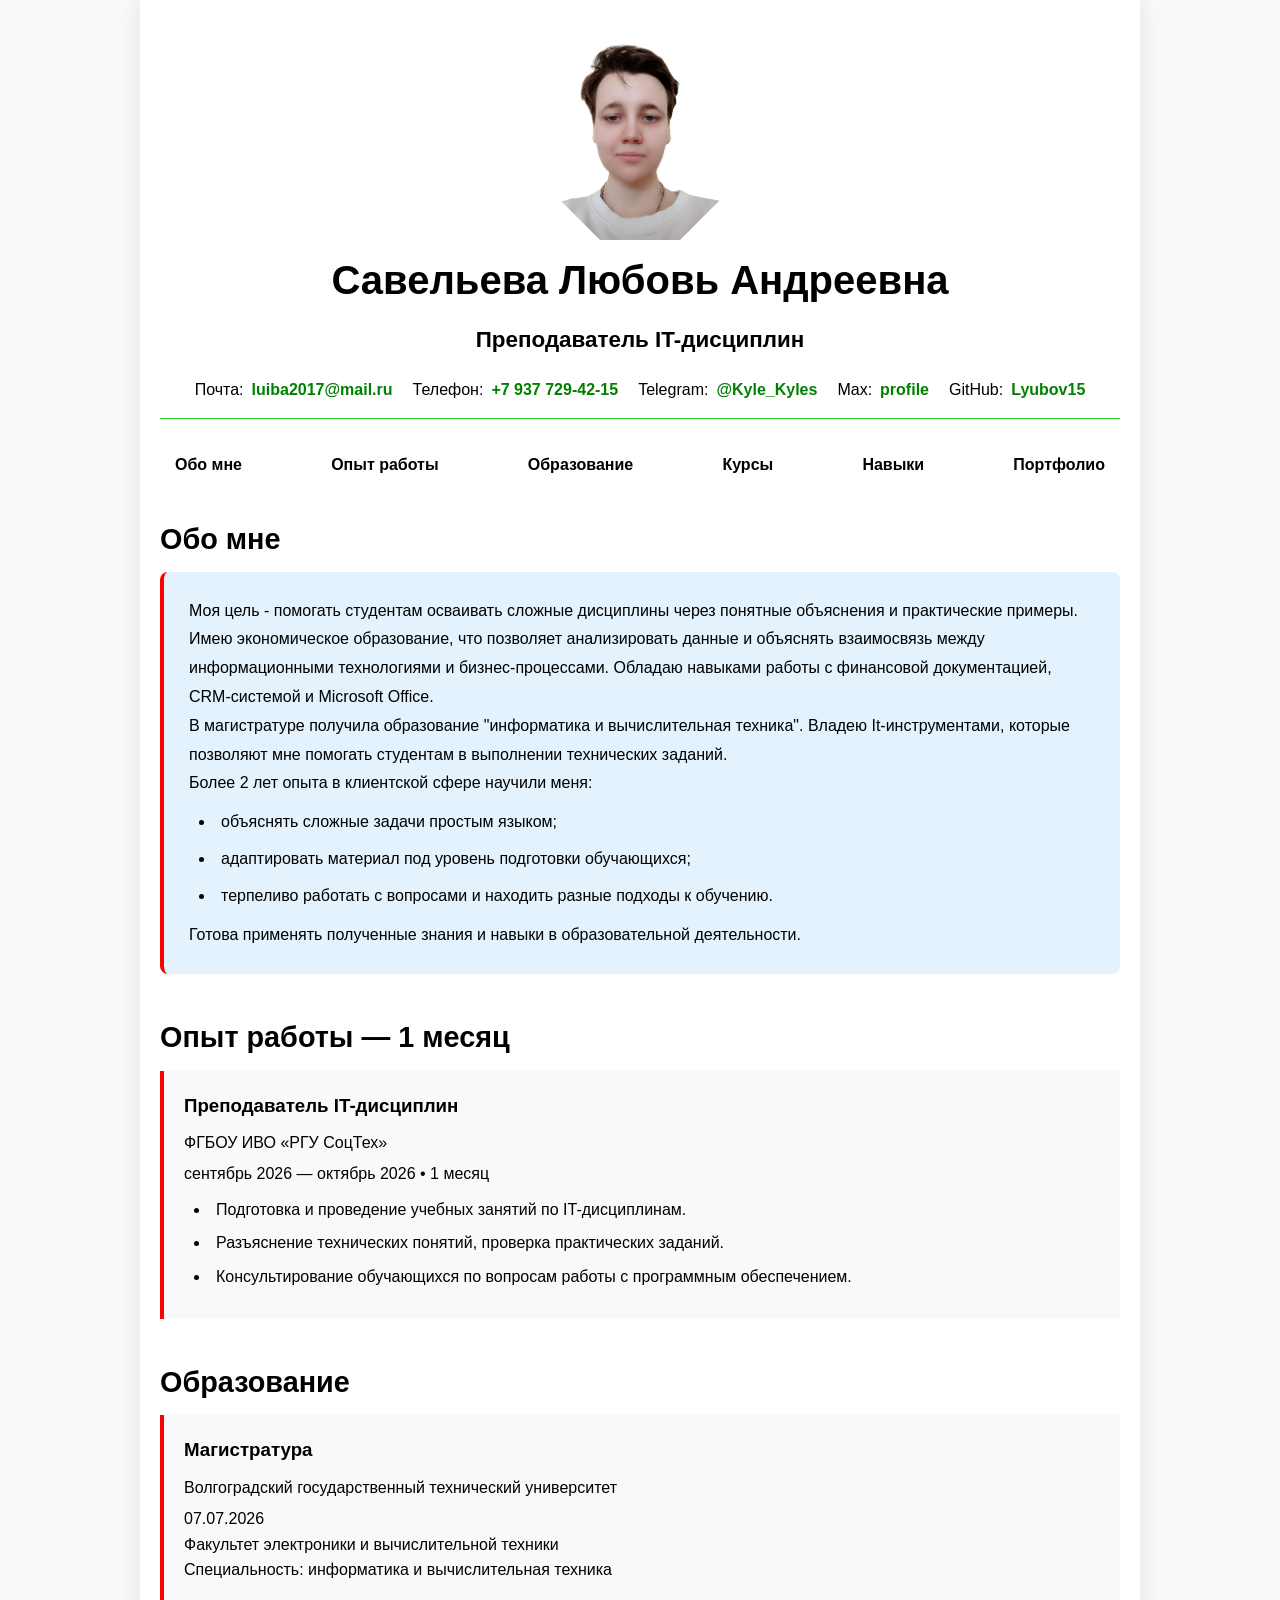
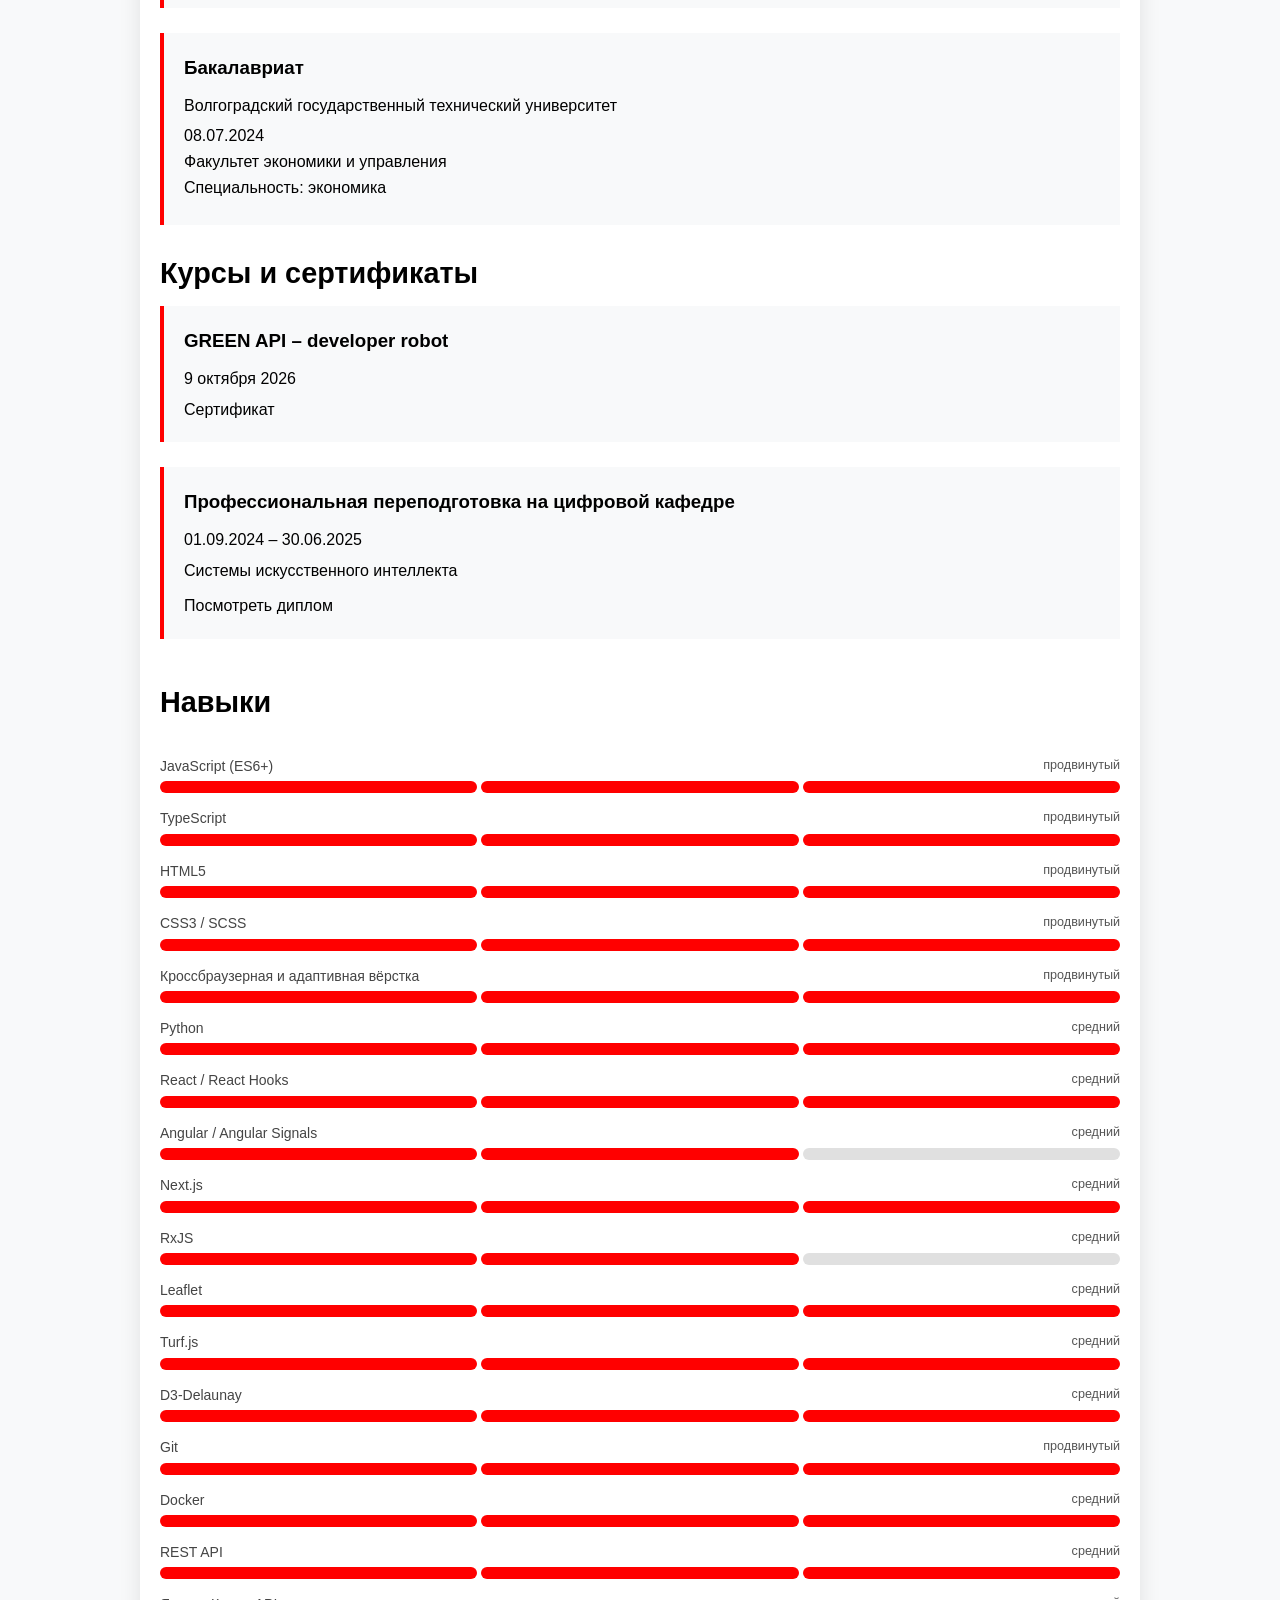
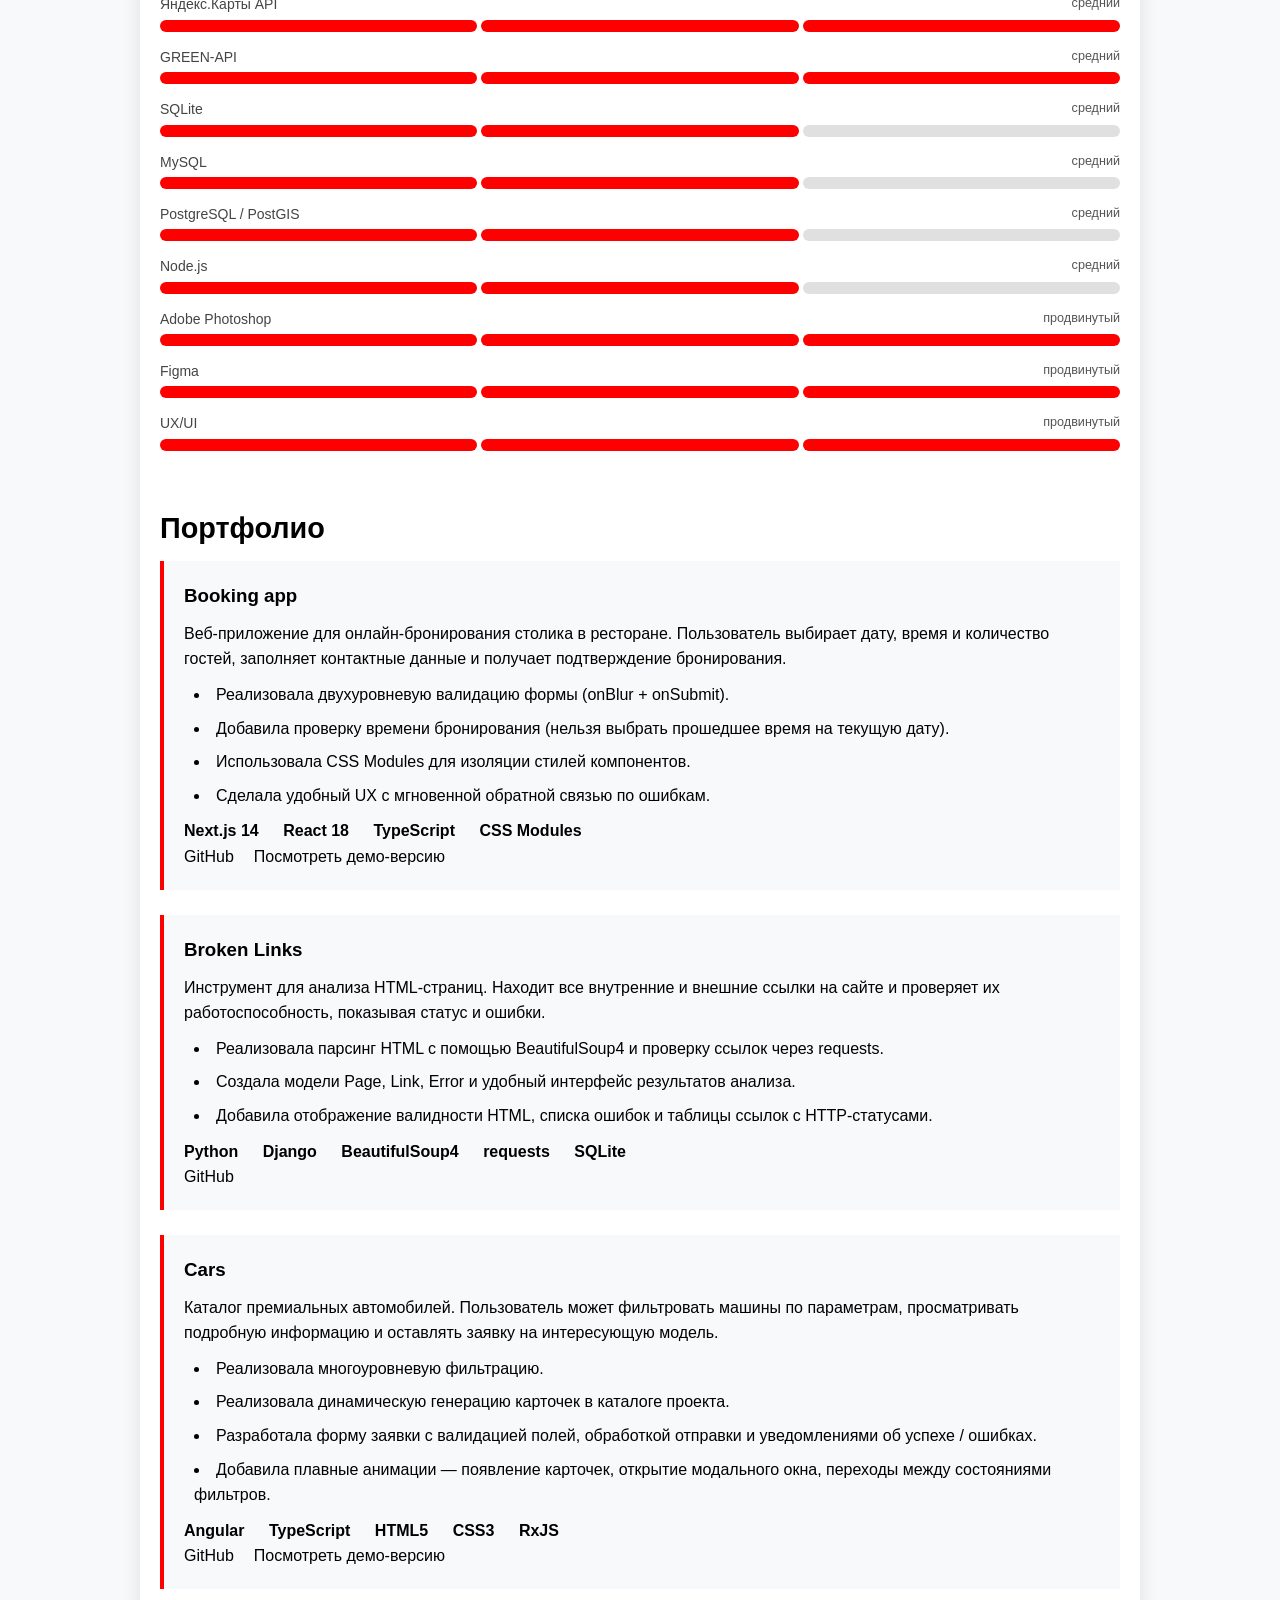
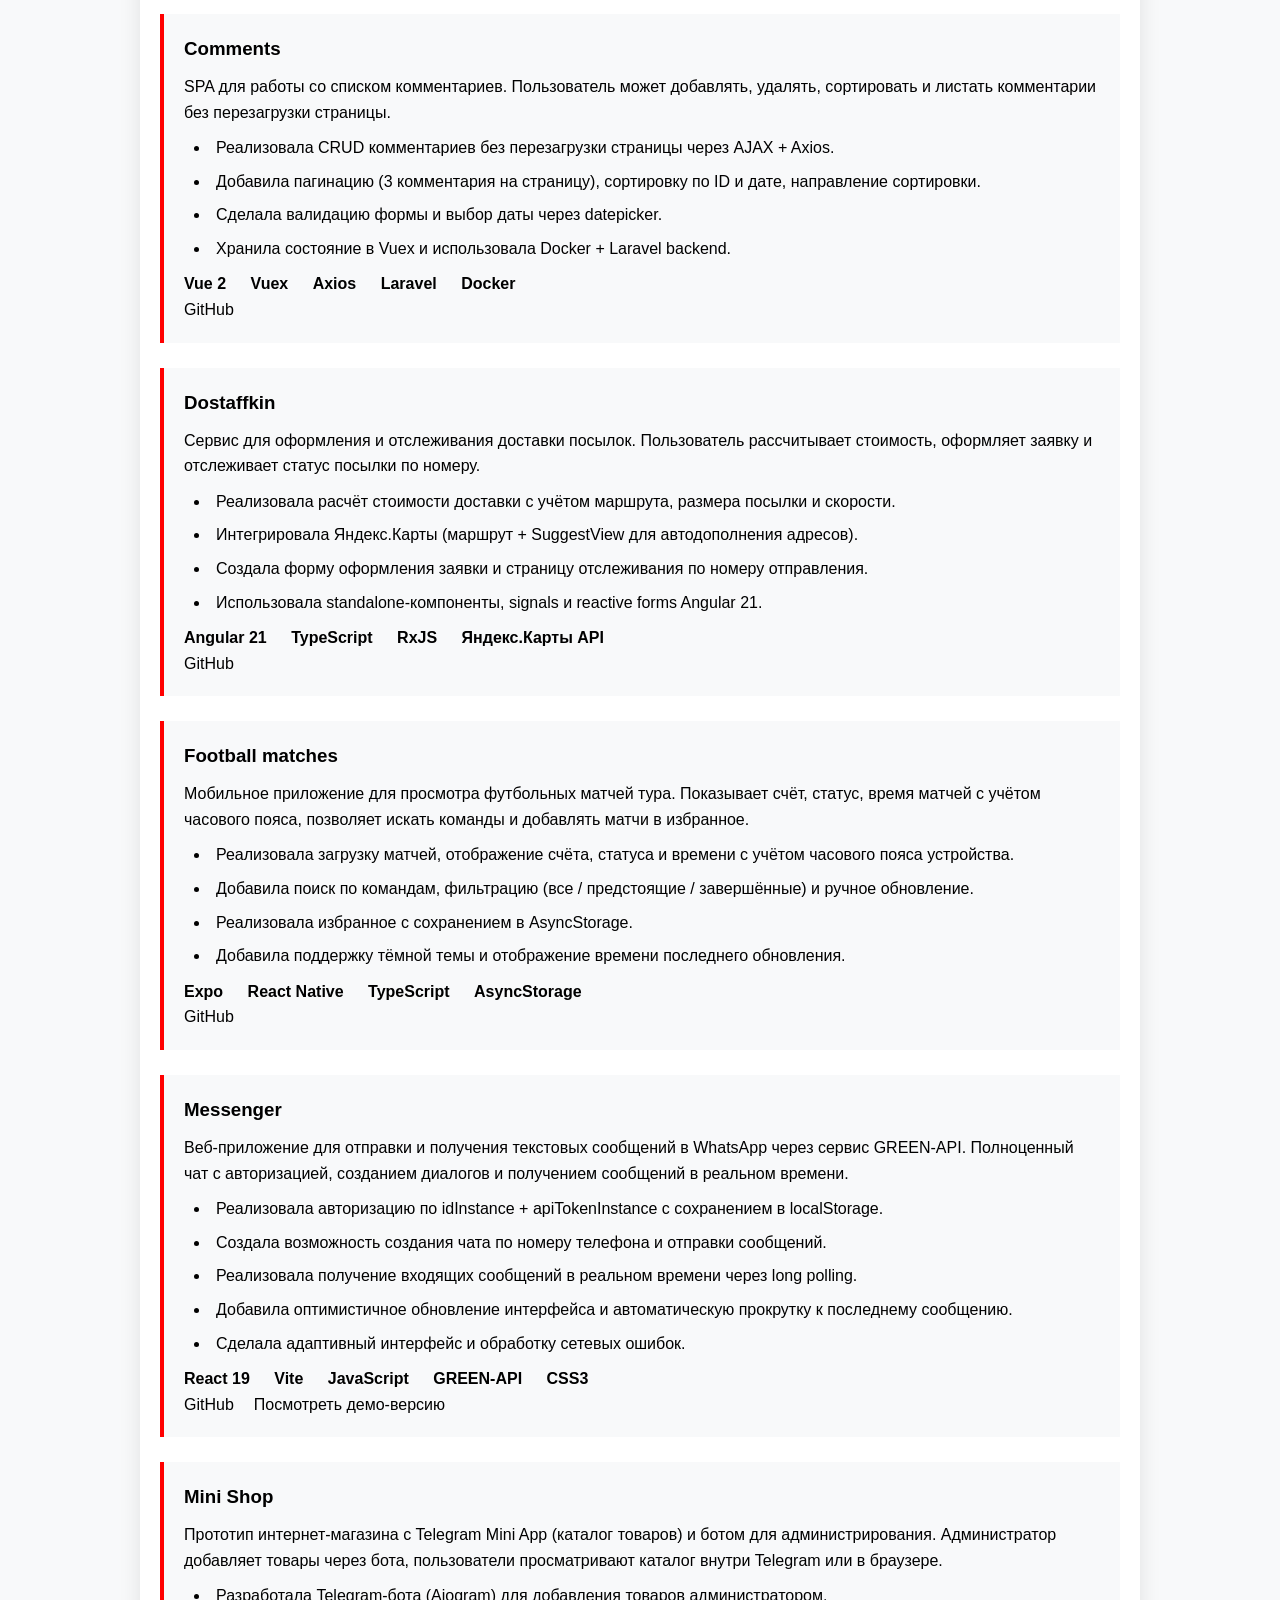
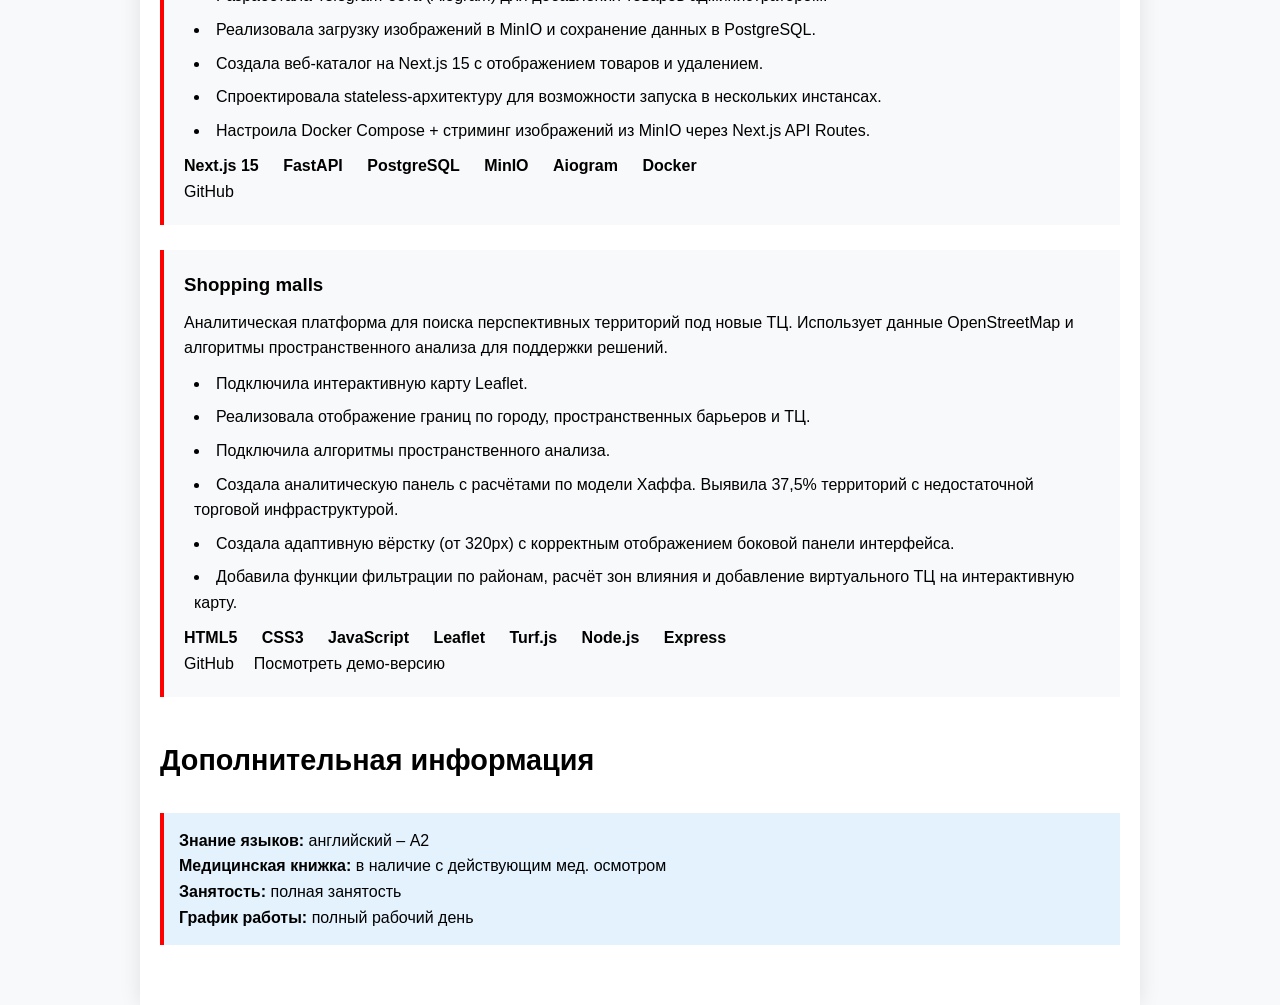
==== index.html @ fcdf59ae "Add files via upload" ====
<!DOCTYPE html>
<html lang="ru">

<head>
  <meta charset="UTF-8" />
  <meta name="viewport" content="width=device-width, initial-scale=1.0" />
  <title>Преподаватель IT-дисциплин</title>
  <link rel="stylesheet" href="css/style.css" />
</head>

<body>
  <div class="container">
    <header>
      <img src="images/IMG20251225153642.jpg" alt="avatar" />
      <h1>Савельева Любовь Андреевна</h1>
      <div class="position">Преподаватель IT-дисциплин</div>

      <div class="contact-info">
        <div class="contact-item">
          <p>Почта:</p>
          <a href="https://e.mail.ru/compose/?to=luiba2017@mail.ru" target="_blank"> luiba2017@mail.ru </a>
        </div>

        <div class="contact-item">
          <p>Телефон:</p>
          <a href="tel:+79377294215">+7 937 729-42-15</a>
        </div>

        <div class="contact-item">
          <p>Telegram:</p>
          <a href="https://t.me/Kyle_Kyles">@Kyle_Kyles</a>
        </div>

        <div class="contact-item">
          <p>Max:</p>
          <a href="https://max.ru/u/f9LHodD0cOIUICUoKV8gMpnvGg_vBvHRj8uJQkRAUVtFLh3MLyKurvsseX8"
            target="_blank">profile</a>
        </div>

        <div class="contact-item">
          <p>GitHub:</p>
          <a href="https://github.com/Lyubov15?tab=repositories" target="_blank">Lyubov15</a>
        </div>
      </div>

      <nav id="main-nav">
        <a href="#about">Обо мне</a>
        <a href="#total-experience">Опыт работы</a>
        <a href="#education">Образование</a>
        <a href="#courses">Курсы</a>
        <a href="#skills">Навыки</a>
        <a href="#portfolio">Портфолио</a>
      </nav>

      <div class="burger-menu" id="burgerMenu">
        <span class="burger-line"></span>
        <span class="burger-line"></span>
        <span class="burger-line"></span>
      </div>
      <div class="nav-overlay" id="navOverlay"></div>
    </header>

    <section id="about">
      <h2>Обо мне</h2>
      <div class="about-me">
        <p>
          Моя цель - помогать студентам осваивать сложные дисциплины через понятные объяснения и
          практические примеры.
        </p>
        <p>
          Имею экономическое образование, что позволяет анализировать данные и объяснять взаимосвязь между
          информационными технологиями и бизнес-процессами. Обладаю навыками работы с финансовой документацией,
          CRM-системой и Microsoft Office.
        </p>
        <p>
          В магистратуре получила образование "информатика и вычислительная техника". Владею It-инструментами, которые
          позволяют мне помогать студентам в выполнении технических заданий.
        </p>
        <p>
          Более 2 лет опыта в клиентской сфере научили меня:
        </p>
        <ul>
          <li>объяснять сложные задачи простым языком;</li>
          <li>адаптировать материал под уровень подготовки обучающихся;</li>
          <li>терпеливо работать с вопросами и находить разные подходы к обучению.</li>
        </ul>
        <p>
          Готова применять полученные знания и навыки в образовательной деятельности.
        </p>
      </div>
    </section>

    <section id="experience">
      <h2 id="total-experience"></h2>

      <div class="job">
        <h3>Преподаватель IT-дисциплин</h3>
        <div class="company">
          ФГБОУ ИВО «РГУ СоцТех»
        </div>
        <div class="period" data-start="2026-09-01" data-end="2026-10-31"></div>
        <ul>
          <li>Подготовка и проведение учебных занятий по IT-дисциплинам.</li>
          <li>Разъяснение технических понятий, проверка практических заданий.</li>
          <li>Консультирование обучающихся по вопросам работы с программным обеспечением.</li>
        </ul>
      </div>
    </section>

    <section id="education">
      <h2>Образование</h2>
      <div class="education-item">
        <h3>Магистратура</h3>
        <div class="company">
          Волгоградский государственный технический университет
        </div>
        <div class="period">
          07.07.2026
          </br>
          Факультет электроники и вычислительной техники
          </br>
          Специальность: информатика и вычислительная техника
        </div>
      </div>

      <div class="education-item">
        <h3>Бакалавриат</h3>
        <div class="company">Волгоградский государственный технический университет</div>
        <div class="period">
          08.07.2024
          <br>
          Факультет экономики и управления
          <br>
          Специальность: экономика
        </div>
      </div>

      <section id="courses">
        <h2>Курсы и сертификаты</h2>

        <div class="course-item">
          <h3>GREEN API – developer robot</h3>
          <div class="period">9 октября 2026</div>
          <div class="company">
            <a href="https://green-api.com/certificates/developer/60942bc1ec9c4474.pdf" target="_blank">
              Сертификат
            </a>
          </div>
        </div>

        <div class="course-item">
          <h3>Профессиональная переподготовка на цифровой кафедре</h3>
          <div class="period">01.09.2024 – 30.06.2025</div>
          <div class="company">
            Системы искусственного интеллекта
          </div>
          <div class="portfolio-links" style="margin-top: 10px;">
            <a href="diplom.html" target="_blank" class="portfolio-link">
              <span>Посмотреть диплом</span>
            </a>
          </div>
        </div>
      </section>

      <section id="skills">
        <h2>Навыки</h2>
        <div class="skills-wrapper">
          <div class="skills-group">

            <div class="skill-bar">
              <div class="skill-bar-label">
                <span>JavaScript (ES6+)</span>
                <span class="skill-level">продвинутый</span>
              </div>
              <div class="skill-bar-track">
                <div class="skill-segment active"></div>
                <div class="skill-segment active"></div>
                <div class="skill-segment active"></div>
              </div>
            </div>

            <div class="skill-bar">
              <div class="skill-bar-label">
                <span>TypeScript</span>
                <span class="skill-level">продвинутый</span>
              </div>
              <div class="skill-bar-track">
                <div class="skill-segment active"></div>
                <div class="skill-segment active"></div>
                <div class="skill-segment active"></div>
              </div>
            </div>

            <div class="skill-bar">
              <div class="skill-bar-label">
                <span>HTML5</span>
                <span class="skill-level">продвинутый</span>
              </div>
              <div class="skill-bar-track">
                <div class="skill-segment active"></div>
                <div class="skill-segment active"></div>
                <div class="skill-segment active"></div>
              </div>
            </div>

            <div class="skill-bar">
              <div class="skill-bar-label">
                <span>CSS3 / SCSS</span>
                <span class="skill-level">продвинутый</span>
              </div>
              <div class="skill-bar-track">
                <div class="skill-segment active"></div>
                <div class="skill-segment active"></div>
                <div class="skill-segment active"></div>
              </div>
            </div>

            <div class="skill-bar">
              <div class="skill-bar-label">
                <span>Кроссбраузерная и адаптивная вёрстка</span>
                <span class="skill-level">продвинутый</span>
              </div>
              <div class="skill-bar-track">
                <div class="skill-segment active"></div>
                <div class="skill-segment active"></div>
                <div class="skill-segment active"></div>
              </div>
            </div>

            <div class="skill-bar">
              <div class="skill-bar-label">
                <span>Python</span>
                <span class="skill-level">средний</span>
              </div>
              <div class="skill-bar-track">
                <div class="skill-segment active"></div>
                <div class="skill-segment active"></div>
                <div class="skill-segment active"></div>
              </div>
            </div>

            <div class="skill-bar">
              <div class="skill-bar-label">
                <span>React / React Hooks</span>
                <span class="skill-level">средний</span>
              </div>
              <div class="skill-bar-track">
                <div class="skill-segment active"></div>
                <div class="skill-segment active"></div>
                <div class="skill-segment active"></div>
              </div>
            </div>

            <div class="skill-bar">
              <div class="skill-bar-label">
                <span>Angular / Angular Signals</span>
                <span class="skill-level">средний</span>
              </div>
              <div class="skill-bar-track">
                <div class="skill-segment active"></div>
                <div class="skill-segment active"></div>
                <div class="skill-segment"></div>
              </div>
            </div>

            <div class="skill-bar">
              <div class="skill-bar-label">
                <span>Next.js</span>
                <span class="skill-level">средний</span>
              </div>
              <div class="skill-bar-track">
                <div class="skill-segment active"></div>
                <div class="skill-segment active"></div>
                <div class="skill-segment active"></div>
              </div>
            </div>

            <div class="skill-bar">
              <div class="skill-bar-label">
                <span>RxJS</span>
                <span class="skill-level">средний</span>
              </div>
              <div class="skill-bar-track">
                <div class="skill-segment active"></div>
                <div class="skill-segment active"></div>
                <div class="skill-segment"></div>
              </div>
            </div>

            <div class="skill-bar">
              <div class="skill-bar-label">
                <span>Leaflet</span>
                <span class="skill-level">средний</span>
              </div>
              <div class="skill-bar-track">
                <div class="skill-segment active"></div>
                <div class="skill-segment active"></div>
                <div class="skill-segment active"></div>
              </div>
            </div>

            <div class="skill-bar">
              <div class="skill-bar-label">
                <span>Turf.js</span>
                <span class="skill-level">средний</span>
              </div>
              <div class="skill-bar-track">
                <div class="skill-segment active"></div>
                <div class="skill-segment active"></div>
                <div class="skill-segment active"></div>
              </div>
            </div>

            <div class="skill-bar">
              <div class="skill-bar-label">
                <span>D3-Delaunay</span>
                <span class="skill-level">средний</span>
              </div>
              <div class="skill-bar-track">
                <div class="skill-segment active"></div>
                <div class="skill-segment active"></div>
                <div class="skill-segment active"></div>
              </div>
            </div>

            <div class="skill-bar">
              <div class="skill-bar-label">
                <span>Git</span>
                <span class="skill-level">продвинутый</span>
              </div>
              <div class="skill-bar-track">
                <div class="skill-segment active"></div>
                <div class="skill-segment active"></div>
                <div class="skill-segment active"></div>
              </div>
            </div>

            <div class="skill-bar">
              <div class="skill-bar-label">
                <span>Docker</span>
                <span class="skill-level">средний</span>
              </div>
              <div class="skill-bar-track">
                <div class="skill-segment active"></div>
                <div class="skill-segment active"></div>
                <div class="skill-segment active"></div>
              </div>
            </div>

            <div class="skill-bar">
              <div class="skill-bar-label">
                <span>REST API</span>
                <span class="skill-level">средний</span>
              </div>
              <div class="skill-bar-track">
                <div class="skill-segment active"></div>
                <div class="skill-segment active"></div>
                <div class="skill-segment active"></div>
              </div>
            </div>

            <div class="skill-bar">
              <div class="skill-bar-label">
                <span>Яндекс.Карты API</span>
                <span class="skill-level">средний</span>
              </div>
              <div class="skill-bar-track">
                <div class="skill-segment active"></div>
                <div class="skill-segment active"></div>
                <div class="skill-segment active"></div>
              </div>
            </div>

            <div class="skill-bar">
              <div class="skill-bar-label">
                <span>GREEN-API</span>
                <span class="skill-level">средний</span>
              </div>
              <div class="skill-bar-track">
                <div class="skill-segment active"></div>
                <div class="skill-segment active"></div>
                <div class="skill-segment active"></div>
              </div>
            </div>

            <div class="skill-bar">
              <div class="skill-bar-label">
                <span>SQLite</span>
                <span class="skill-level">средний</span>
              </div>
              <div class="skill-bar-track">
                <div class="skill-segment active"></div>
                <div class="skill-segment active"></div>
                <div class="skill-segment"></div>
              </div>
            </div>

            <div class="skill-bar">
              <div class="skill-bar-label">
                <span>MySQL</span>
                <span class="skill-level">средний</span>
              </div>
              <div class="skill-bar-track">
                <div class="skill-segment active"></div>
                <div class="skill-segment active"></div>
                <div class="skill-segment"></div>
              </div>
            </div>

            <div class="skill-bar">
              <div class="skill-bar-label">
                <span>PostgreSQL / PostGIS</span>
                <span class="skill-level">средний</span>
              </div>
              <div class="skill-bar-track">
                <div class="skill-segment active"></div>
                <div class="skill-segment active"></div>
                <div class="skill-segment"></div>
              </div>
            </div>

            <div class="skill-bar">
              <div class="skill-bar-label">
                <span>Node.js</span>
                <span class="skill-level">средний</span>
              </div>
              <div class="skill-bar-track">
                <div class="skill-segment active"></div>
                <div class="skill-segment active"></div>
                <div class="skill-segment"></div>
              </div>
            </div>

            <div class="skill-bar">
              <div class="skill-bar-label">
                <span>Adobe Photoshop</span>
                <span class="skill-level">продвинутый</span>
              </div>
              <div class="skill-bar-track">
                <div class="skill-segment active"></div>
                <div class="skill-segment active"></div>
                <div class="skill-segment active"></div>
              </div>
            </div>

            <div class="skill-bar">
              <div class="skill-bar-label">
                <span>Figma</span>
                <span class="skill-level">продвинутый</span>
              </div>
              <div class="skill-bar-track">
                <div class="skill-segment active"></div>
                <div class="skill-segment active"></div>
                <div class="skill-segment active"></div>
              </div>
            </div>

            <div class="skill-bar">
              <div class="skill-bar-label">
                <span>UX/UI</span>
                <span class="skill-level">продвинутый</span>
              </div>
              <div class="skill-bar-track">
                <div class="skill-segment active"></div>
                <div class="skill-segment active"></div>
                <div class="skill-segment active"></div>
              </div>
            </div>

          </div>
        </div>
      </section>

      <section id="portfolio">
        <h2>Портфолио</h2>

        <div class="portfolio">
          <div class="portfolio-info">
          </div>

          <!-- 1. Booking app -->
          <div class="portfolio-item">
            <h3>Booking app</h3>
            <div class="portfolio-description">
              <p>
                Веб-приложение для онлайн-бронирования столика в ресторане. Пользователь выбирает дату, время и
                количество гостей, заполняет контактные данные и получает подтверждение бронирования.
              </p>
              <ul>
                <li>Реализовала двухуровневую валидацию формы (onBlur + onSubmit).</li>
                <li>Добавила проверку времени бронирования (нельзя выбрать прошедшее время на текущую дату).</li>
                <li>Использовала CSS Modules для изоляции стилей компонентов.</li>
                <li>Сделала удобный UX с мгновенной обратной связью по ошибкам.</li>
              </ul>
            </div>
            <div class="tech-stack">
              <span class="tech">Next.js 14</span>
              <span class="tech">React 18</span>
              <span class="tech">TypeScript</span>
              <span class="tech">CSS Modules</span>
            </div>
            <div class="portfolio-links">
              <a href="https://github.com/Lyubov15/booking-app" target="_blank" class="portfolio-link">
                <span>GitHub</span>
              </a>
              <a href="https://booking-app-28v5.vercel.app/" target="_blank" class="portfolio-link">
                <span>Посмотреть демо-версию</span>
              </a>
            </div>
          </div>

          <!-- 2. Broken links -->
          <div class="portfolio-item">
            <h3>Broken Links</h3>
            <div class="portfolio-description">
              <p>
                Инструмент для анализа HTML-страниц. Находит все внутренние и внешние ссылки на сайте и проверяет их
                работоспособность, показывая статус и ошибки.
              </p>
              <ul>
                <li>Реализовала парсинг HTML с помощью BeautifulSoup4 и проверку ссылок через requests.</li>
                <li>Создала модели Page, Link, Error и удобный интерфейс результатов анализа.</li>
                <li>Добавила отображение валидности HTML, списка ошибок и таблицы ссылок с HTTP-статусами.</li>
              </ul>
            </div>
            <div class="tech-stack">
              <span class="tech">Python</span>
              <span class="tech">Django</span>
              <span class="tech">BeautifulSoup4</span>
              <span class="tech">requests</span>
              <span class="tech">SQLite</span>
            </div>
            <div class="portfolio-links">
              <a href="https://github.com/Lyubov15/broken_links" target="_blank" class="portfolio-link">
                <span>GitHub</span>
              </a>
            </div>
          </div>

          <!-- 3. Cars -->
          <div class="portfolio-item">
            <h3>Cars</h3>
            <div class="portfolio-description">
              <p>
                Каталог премиальных автомобилей. Пользователь может фильтровать машины по параметрам, просматривать
                подробную информацию и оставлять заявку на интересующую модель.
              </p>
              <ul>
                <li>Реализовала многоуровневую фильтрацию.</li>
                <li>Реализовала динамическую генерацию карточек в каталоге проекта.</li>
                <li>Разработала форму заявки с валидацией полей, обработкой отправки и уведомлениями об успехе /
                  ошибках.</li>
                <li>Добавила плавные анимации — появление карточек, открытие модального окна, переходы между состояниями
                  фильтров.</li>
              </ul>
            </div>
            <div class="tech-stack">
              <span class="tech">Angular</span>
              <span class="tech">TypeScript</span>
              <span class="tech">HTML5</span>
              <span class="tech">CSS3</span>
              <span class="tech">RxJS</span>
            </div>
            <div class="portfolio-links">
              <a href="https://github.com/Lyubov15/cars" target="_blank" class="portfolio-link">
                <span>GitHub</span>
              </a>
              <a href="https://lyubov15.github.io/cars/" target="_blank" class="portfolio-link">
                <span>Посмотреть демо-версию</span>
              </a>
            </div>
          </div>

          <!-- 4. Comments -->
          <div class="portfolio-item">
            <h3>Comments</h3>
            <div class="portfolio-description">
              <p>
                SPA для работы со списком комментариев. Пользователь может добавлять, удалять, сортировать и листать
                комментарии без перезагрузки страницы.
              </p>
              <ul>
                <li>Реализовала CRUD комментариев без перезагрузки страницы через AJAX + Axios.</li>
                <li>Добавила пагинацию (3 комментария на страницу), сортировку по ID и дате, направление сортировки.
                </li>
                <li>Сделала валидацию формы и выбор даты через datepicker.</li>
                <li>Хранила состояние в Vuex и использовала Docker + Laravel backend.</li>
              </ul>
            </div>
            <div class="tech-stack">
              <span class="tech">Vue 2</span>
              <span class="tech">Vuex</span>
              <span class="tech">Axios</span>
              <span class="tech">Laravel</span>
              <span class="tech">Docker</span>
            </div>
            <div class="portfolio-links">
              <a href="https://github.com/Lyubov15/comments" target="_blank" class="portfolio-link">
                <span>GitHub</span>
              </a>
            </div>
          </div>

          <!-- 5. Dostaffkin -->
          <div class="portfolio-item">
            <h3>Dostaffkin</h3>
            <div class="portfolio-description">
              <p>
                Сервис для оформления и отслеживания доставки посылок. Пользователь рассчитывает стоимость, оформляет
                заявку и отслеживает статус посылки по номеру.
              </p>
              <ul>
                <li>Реализовала расчёт стоимости доставки с учётом маршрута, размера посылки и скорости.</li>
                <li>Интегрировала Яндекс.Карты (маршрут + SuggestView для автодополнения адресов).</li>
                <li>Создала форму оформления заявки и страницу отслеживания по номеру отправления.</li>
                <li>Использовала standalone-компоненты, signals и reactive forms Angular 21.</li>
              </ul>
            </div>
            <div class="tech-stack">
              <span class="tech">Angular 21</span>
              <span class="tech">TypeScript</span>
              <span class="tech">RxJS</span>
              <span class="tech">Яндекс.Карты API</span>
            </div>
            <div class="portfolio-links">
              <a href="https://github.com/Lyubov15/dostaffkin" target="_blank" class="portfolio-link">
                <span>GitHub</span>
              </a>
            </div>
          </div>

          <!-- 6. Football matches -->
          <div class="portfolio-item">
            <h3>Football matches</h3>
            <div class="portfolio-description">
              <p>
                Мобильное приложение для просмотра футбольных матчей тура. Показывает счёт, статус, время матчей с
                учётом часового пояса, позволяет искать команды и добавлять матчи в избранное.
              </p>
              <ul>
                <li>Реализовала загрузку матчей, отображение счёта, статуса и времени с учётом часового пояса
                  устройства.</li>
                <li>Добавила поиск по командам, фильтрацию (все / предстоящие / завершённые) и ручное обновление.</li>
                <li>Реализовала избранное с сохранением в AsyncStorage.</li>
                <li>Добавила поддержку тёмной темы и отображение времени последнего обновления.</li>
              </ul>
            </div>
            <div class="tech-stack">
              <span class="tech">Expo</span>
              <span class="tech">React Native</span>
              <span class="tech">TypeScript</span>
              <span class="tech">AsyncStorage</span>
            </div>
            <div class="portfolio-links">
              <a href="https://github.com/Lyubov15/football_matches" target="_blank" class="portfolio-link">
                <span>GitHub</span>
              </a>
            </div>
          </div>

          <!-- 7. Messenger -->
          <div class="portfolio-item">
            <h3>Messenger</h3>
            <div class="portfolio-description">
              <p>
                Веб-приложение для отправки и получения текстовых сообщений в WhatsApp через сервис GREEN-API.
                Полноценный чат с авторизацией, созданием диалогов и получением сообщений в реальном времени.
              </p>
              <ul>
                <li>Реализовала авторизацию по idInstance + apiTokenInstance с сохранением в localStorage.</li>
                <li>Создала возможность создания чата по номеру телефона и отправки сообщений.</li>
                <li>Реализовала получение входящих сообщений в реальном времени через long polling.</li>
                <li>Добавила оптимистичное обновление интерфейса и автоматическую прокрутку к последнему сообщению.</li>
                <li>Сделала адаптивный интерфейс и обработку сетевых ошибок.</li>
              </ul>
            </div>
            <div class="tech-stack">
              <span class="tech">React 19</span>
              <span class="tech">Vite</span>
              <span class="tech">JavaScript</span>
              <span class="tech">GREEN-API</span>
              <span class="tech">CSS3</span>
            </div>
            <div class="portfolio-links">
              <a href="https://github.com/Lyubov15/messenger" target="_blank" class="portfolio-link">
                <span>GitHub</span>
              </a>
              <a href="https://messenger-sigma-bay.vercel.app/" target="_blank" class="portfolio-link">
                <span>Посмотреть демо-версию</span>
              </a>
            </div>
          </div>

          <!-- 8. Mini shop -->
          <div class="portfolio-item">
            <h3>Mini Shop</h3>
            <div class="portfolio-description">
              <p>
                Прототип интернет-магазина с Telegram Mini App (каталог товаров) и ботом для администрирования.
                Администратор добавляет товары через бота, пользователи просматривают каталог внутри Telegram или в
                браузере.
              </p>
              <ul>
                <li>Разработала Telegram-бота (Aiogram) для добавления товаров администратором.</li>
                <li>Реализовала загрузку изображений в MinIO и сохранение данных в PostgreSQL.</li>
                <li>Создала веб-каталог на Next.js 15 с отображением товаров и удалением.</li>
                <li>Спроектировала stateless-архитектуру для возможности запуска в нескольких инстансах.</li>
                <li>Настроила Docker Compose + стриминг изображений из MinIO через Next.js API Routes.</li>
              </ul>
            </div>
            <div class="tech-stack">
              <span class="tech">Next.js 15</span>
              <span class="tech">FastAPI</span>
              <span class="tech">PostgreSQL</span>
              <span class="tech">MinIO</span>
              <span class="tech">Aiogram</span>
              <span class="tech">Docker</span>
            </div>
            <div class="portfolio-links">
              <a href="https://github.com/Lyubov15/mini-shop" target="_blank" class="portfolio-link">
                <span>GitHub</span>
              </a>
            </div>
          </div>

          <!-- 9. Shopping malls -->
          <div class="portfolio-item">
            <h3>Shopping malls</h3>
            <div class="portfolio-description">
              <p>
                Аналитическая платформа для поиска перспективных территорий под новые ТЦ. Использует данные
                OpenStreetMap и алгоритмы пространственного анализа для поддержки решений.
              </p>
              <ul>
                <li>Подключила интерактивную карту Leaflet.</li>
                <li>Реализовала отображение границ по городу, пространственных барьеров и ТЦ.</li>
                <li>Подключила алгоритмы пространственного анализа.</li>
                <li>Создала аналитическую панель с расчётами по модели Хаффа. Выявила 37,5% территорий с недостаточной
                  торговой инфраструктурой.</li>
                <li>Создала адаптивную вёрстку (от 320px) с корректным отображением боковой панели интерфейса.</li>
                <li>Добавила функции фильтрации по районам, расчёт зон влияния и добавление виртуального ТЦ на
                  интерактивную карту.</li>
              </ul>
            </div>
            <div class="tech-stack">
              <span class="tech">HTML5</span>
              <span class="tech">CSS3</span>
              <span class="tech">JavaScript</span>
              <span class="tech">Leaflet</span>
              <span class="tech">Turf.js</span>
              <span class="tech">Node.js</span>
              <span class="tech">Express</span>
            </div>
            <div class="portfolio-links">
              <a href="https://github.com/Lyubov15/shopping_malls" target="_blank" class="portfolio-link">
                <span>GitHub</span>
              </a>
              <a href="https://lyubov15.github.io/shopping_malls/Frontend/index.html" target="_blank"
                class="portfolio-link">
                <span>Посмотреть демо-версию</span>
              </a>
            </div>
          </div>

        </div>
      </section>

      <section id="additional">
        <h2>Дополнительная информация</h2>
        <div class="personal-info">
          <p><strong>Знание языков:</strong> английский – А2</p>
          <p><strong>Медицинская книжка:</strong> в наличие с действующим мед. осмотром</p>
          <p><strong>Занятость:</strong> полная занятость</p>
          <p><strong>График работы:</strong> полный рабочий день</p>
        </div>
      </section>

      <script src="script/burger.js"></script>
      <script src="script/period.js"></script>
</body>

</html>
---- css/style.css ----
* {
  margin: 0;
  padding: 0;
  box-sizing: border-box;
}

body {
  font-family: "Segoe UI", Tahoma, Geneva, Verdana, sans-serif;
  line-height: 1.6;
  color: #000000;
  background-color: #f8f9fa;
}

.container {
  max-width: 1000px;
  margin: 0 auto;
  padding: 20px;
  background: white;
  box-shadow: 0 0 20px rgba(0, 0, 0, 0.1);
}

img {
  width: 200px;
  height: 200px;
  object-fit: cover;
  clip-path: polygon(
    30% 0%, 70% 0%,
    100% 30%, 100% 70%,
    70% 100%, 30% 100%,
    0% 70%, 0% 30%
  );
}

header {
  text-align: center;
  padding: 20px 0;
}

h1 {
  color: #000000;
  font-size: 2.5em;
  margin-bottom: 10px;
}

.position {
  color: #000000;
  font-size: 1.4em;
  font-weight: 600;
  margin-bottom: 20px;
}

.contact-info {
  border-bottom: 1px solid #32CD32;
  padding-bottom: 15px;
  display: flex;
  justify-content: center;
  flex-wrap: wrap;
  gap: 20px;
  margin: 15px 0;
}

.contact-item {
  display: flex;
  align-items: center;
  gap: 8px;
}

.personal-info {
  background: #e3f2fd;
  padding: 15px;
  margin: 20px 0;
  border-left: 4px solid #FF0000; 
}

section {
  margin-bottom: 40px;
}

h2 {
  color: #000000; 
  padding-bottom: 10px;
  font-size: 1.8em;
}

h3 {
  color: #000000;
  margin: 0 0 10px 0;
}

.job,
.education-item,
.course-item,
.portfolio-item {
  margin-bottom: 25px;
  padding: 20px;
  border-left: 4px solid #FF0000;
  background: #f8f9fa;
  transition: all 0.3s ease;
}

.period {
  color: #000000;
  margin: 5px 0;
}

ul {
  list-style-position: inside;
  margin: 10px 0;
}

li {
  margin: 8px 0;
  padding-left: 10px;
}


/* Стили для навыков с полосками */
.skills-wrapper {
  display: flex;
  flex-wrap: wrap;
  gap: 40px;
  margin-top: 20px;
}

.skills-group {
  flex: 1;
  min-width: 280px;
}

.skills-group h3 {
  font-size: 18px;
  margin-bottom: 15px;
  color: #333;
  border-bottom: 2px solid #eee;
  padding-bottom: 8px;
}

.skill-bar {
  margin-bottom: 14px;
}

.skill-bar-label {
  display: flex;
  justify-content: space-between;
  font-size: 14px;
  margin-bottom: 4px;
}

.skill-bar-label span:first-child {
  color: #444;
}

.skill-percent {
  color: #666;
  font-weight: 500;
}

.skill-bar-track {
  background: #e9ecef;
  border-radius: 10px;
  height: 8px;
  overflow: hidden;
  position: relative;
}

/* Контейнер полоски — три равных сегмента */
.skill-bar-track {
  display: flex;
  gap: 4px;
  height: 12px;
  background: transparent;
  border-radius: 0;
}

/* Один сегмент (треть полоски) */
.skill-segment {
  flex: 1;
  background: #e0e0e0;
  border-radius: 6px;
  transition: background 0.3s ease;
}

/* Активный (заполненный) сегмент */
.skill-segment.active {
  background: #FF0000;
}

/* Подпись уровня вместо процентов */
.skill-level {
  font-size: 0.9em;
  color: #555;
  text-transform: lowercase;
}

/* Можно добавить разные цвета для разных групп */
.skills-group:first-child .skill-bar-fill {
  background: linear-gradient(90deg, #0984e3, #74b9ff);
}

.skills-group:last-child .skill-bar-fill {
  background: linear-gradient(90deg, #00b894, #55efc4);
}

/* Адаптив */
@media (max-width: 768px) {
  .skills-group {
    min-width: 100%;
  }
}

.about-me {
  background: #e3f2fd; 
  padding: 25px;
  border-radius: 8px;
  line-height: 1.8;
  border-left: 4px solid #FF0000;
}

a {
  color: #000000;
  text-decoration: none;
  transition: all 0.3s ease;
}

a:hover {
  color: #FFFF00;
}

.contact-item a {
  color: #008000;
  font-weight: bold;
}

.contact-item a:hover {
  color: #FFFF00;
}

.portfolio-links {
  display: flex;
  gap: 20px;
}

.tech {
  font-weight: bold;
  margin-right: 20px;
}

@keyframes fadeInUp {
  from {
    opacity: 0;
    transform: translateY(20px);
  }
  to {
    opacity: 1;
    transform: translateY(0);
  }
}

@media (max-width: 768px) {
  .container {
    padding: 15px;
  }

  h1 {
    font-size: 2em;
  }

  .contact-info {
    flex-direction: column;
    align-items: center;
  }

  .contact-item {
    justify-content: center;
  }

  nav a {
    padding: 6px 12px;
    font-size: 0.9em;
  }
  img {
    width: 100px;
  }
}

@media (max-width: 500px) {
  h2 {
    font-size: 25px;
  }

   .burger-menu {
    top: 15px;
    right: 15px;
  }

  nav#main-nav {
    width: 100%;
    padding: 70px 20px 20px;
  }
}

/* Стили для десктопной навигации */
nav#main-nav {
  display: flex;
  justify-content: space-between;
  align-items: center;
  background: white;
  padding: 10px 0;
  transition: all 0.3s ease;
}

nav#main-nav.fixed {
  position: fixed;
  top: 0;
  left: 0;
  right: 0;
  max-width: 1000px;
  margin: 0 auto;
  z-index: 1000;
  padding: 10px 20px;
  background: rgba(255, 255, 255, 0.95);
  backdrop-filter: blur(10px);
}

nav#main-nav a {
  font-weight: bold;
  color: #000000;
  padding: 8px 15px;
  border-radius: 5px;
  transition: all 0.3s ease;
  text-decoration: none;
}

nav#main-nav a:hover {
  background: #FF0000;
  color: white;
}

/* ===== БУРГЕР-МЕНЮ ===== */
.burger-menu {
  display: none;
  flex-direction: column;
  cursor: pointer;
  padding: 10px;
  position: fixed;
  top: 25px;
  right: 25px;
  z-index: 1001;
  background: white;
  border-radius: 6px;
  box-shadow: 0 2px 15px rgba(0, 0, 0, 0.2);
  border: 1px solid #eee;
}

.burger-line {
  width: 25px;
  height: 3px;
  background-color: #333;
  margin: 3px 0;
  transition: 0.3s;
  border-radius: 2px;
}

.burger-menu.active .burger-line:nth-child(1) {
  transform: rotate(45deg) translate(6px, 6px);
}

.burger-menu.active .burger-line:nth-child(2) {
  opacity: 0;
}

.burger-menu.active .burger-line:nth-child(3) {
  transform: rotate(-45deg) translate(7px, -6px);
}

/* Оверлей */
.nav-overlay {
  display: none;
  position: fixed;
  top: 0;
  left: 0;
  width: 100%;
  height: 100%;
  background: rgba(0, 0, 0, 0.6);
  z-index: 998;
  backdrop-filter: blur(2px);
}

.nav-overlay.active {
  display: block;
}

/* ===== МОБИЛЬНЫЕ СТИЛИ ===== */
@media (max-width: 768px) {
  .container {
    padding: 15px;
  }

  h1 {
    font-size: 2em;
  }

  .contact-info {
    flex-direction: column;
    align-items: center;
  }

  .contact-item {
    justify-content: center;
  }

  img {
    width: 200px;
  }

  /* Бургер-меню на мобилках */
  .burger-menu {
    display: flex;
  }

  /* Скрываем обычную навигацию и показываем мобильную */
  nav#main-nav {
    position: fixed;
    top: 0;
    right: -100%;
    width: 280px;
    height: 100vh;
    background: white;
    padding: 80px 25px 25px;
    z-index: 999;
    transition: right 0.4s ease;
    flex-direction: column;
    box-shadow: -5px 0 25px rgba(0, 0, 0, 0.15);
    justify-content: flex-start;
    gap: 0;
  }

  nav#main-nav.active {
    right: 0;
  }

  nav#main-nav a {
    display: block;
    padding: 18px 15px;
    border-bottom: 1px solid #f0f0f0;
    text-decoration: none;
    color: #000000;
    font-size: 17px;
    text-align: left;
    border-radius: 0;
    margin: 0;
    transition: all 0.3s ease;
  }

  /* Убираем фиксированную навигацию на мобилках */
  nav#main-nav.fixed {
    position: fixed;
    background: white;
  }

   .scroll-to-top {
    bottom: 20px;
    right: 20px;
    width: 45px;
    height: 45px;
  }

  .scroll-to-top svg {
    width: 25px;
    height: 25px;
  }
}

/* ===== ДЕСКТОПНЫЕ СТИЛИ ===== */
@media (min-width: 769px) {
  .burger-menu,
  .nav-overlay {
    display: none !important;
  }

  nav#main-nav {
    display: flex !important;
    position: static;
    flex-direction: row;
    width: auto;
    height: auto;
    background: transparent;
    padding: 10px 0;
    box-shadow: none;
    justify-content: space-between;
  }

  nav#main-nav a {
    display: inline-block;
    padding: 8px 15px;
    border-bottom: none;
  }
}
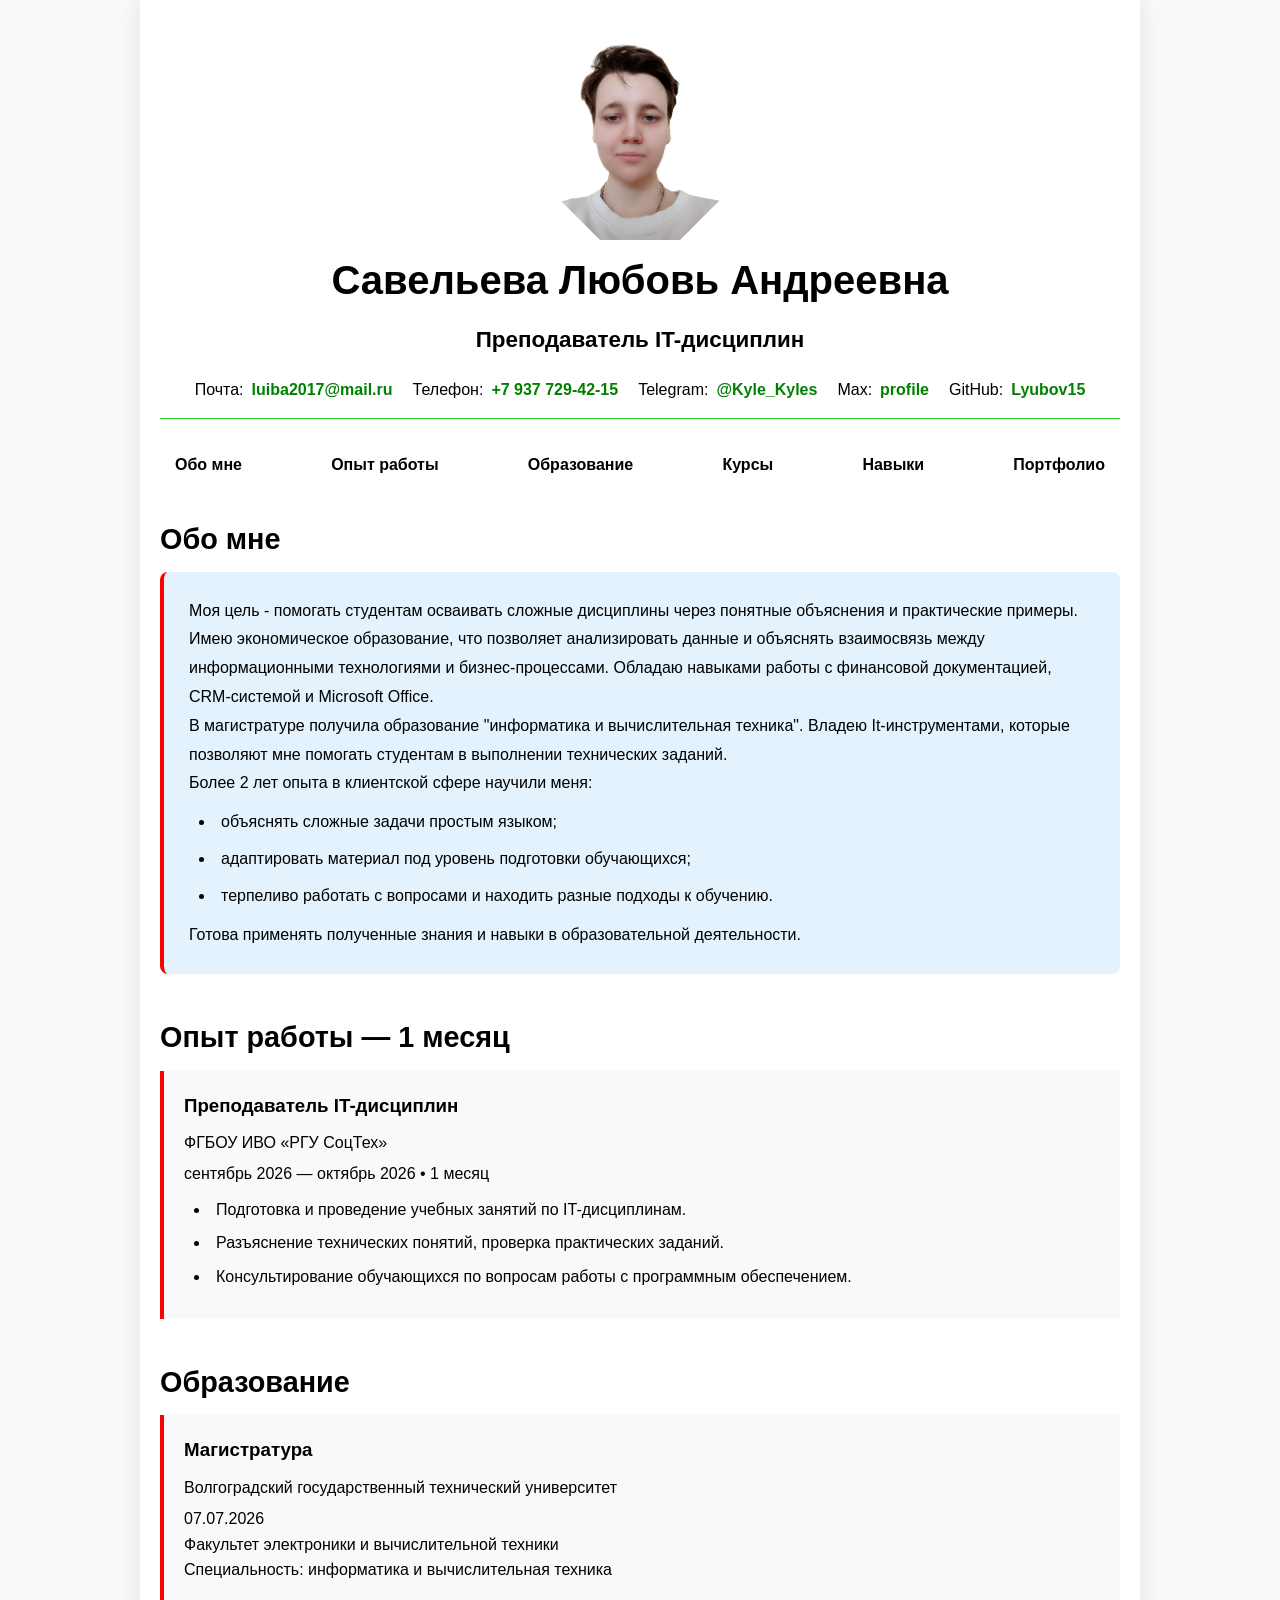
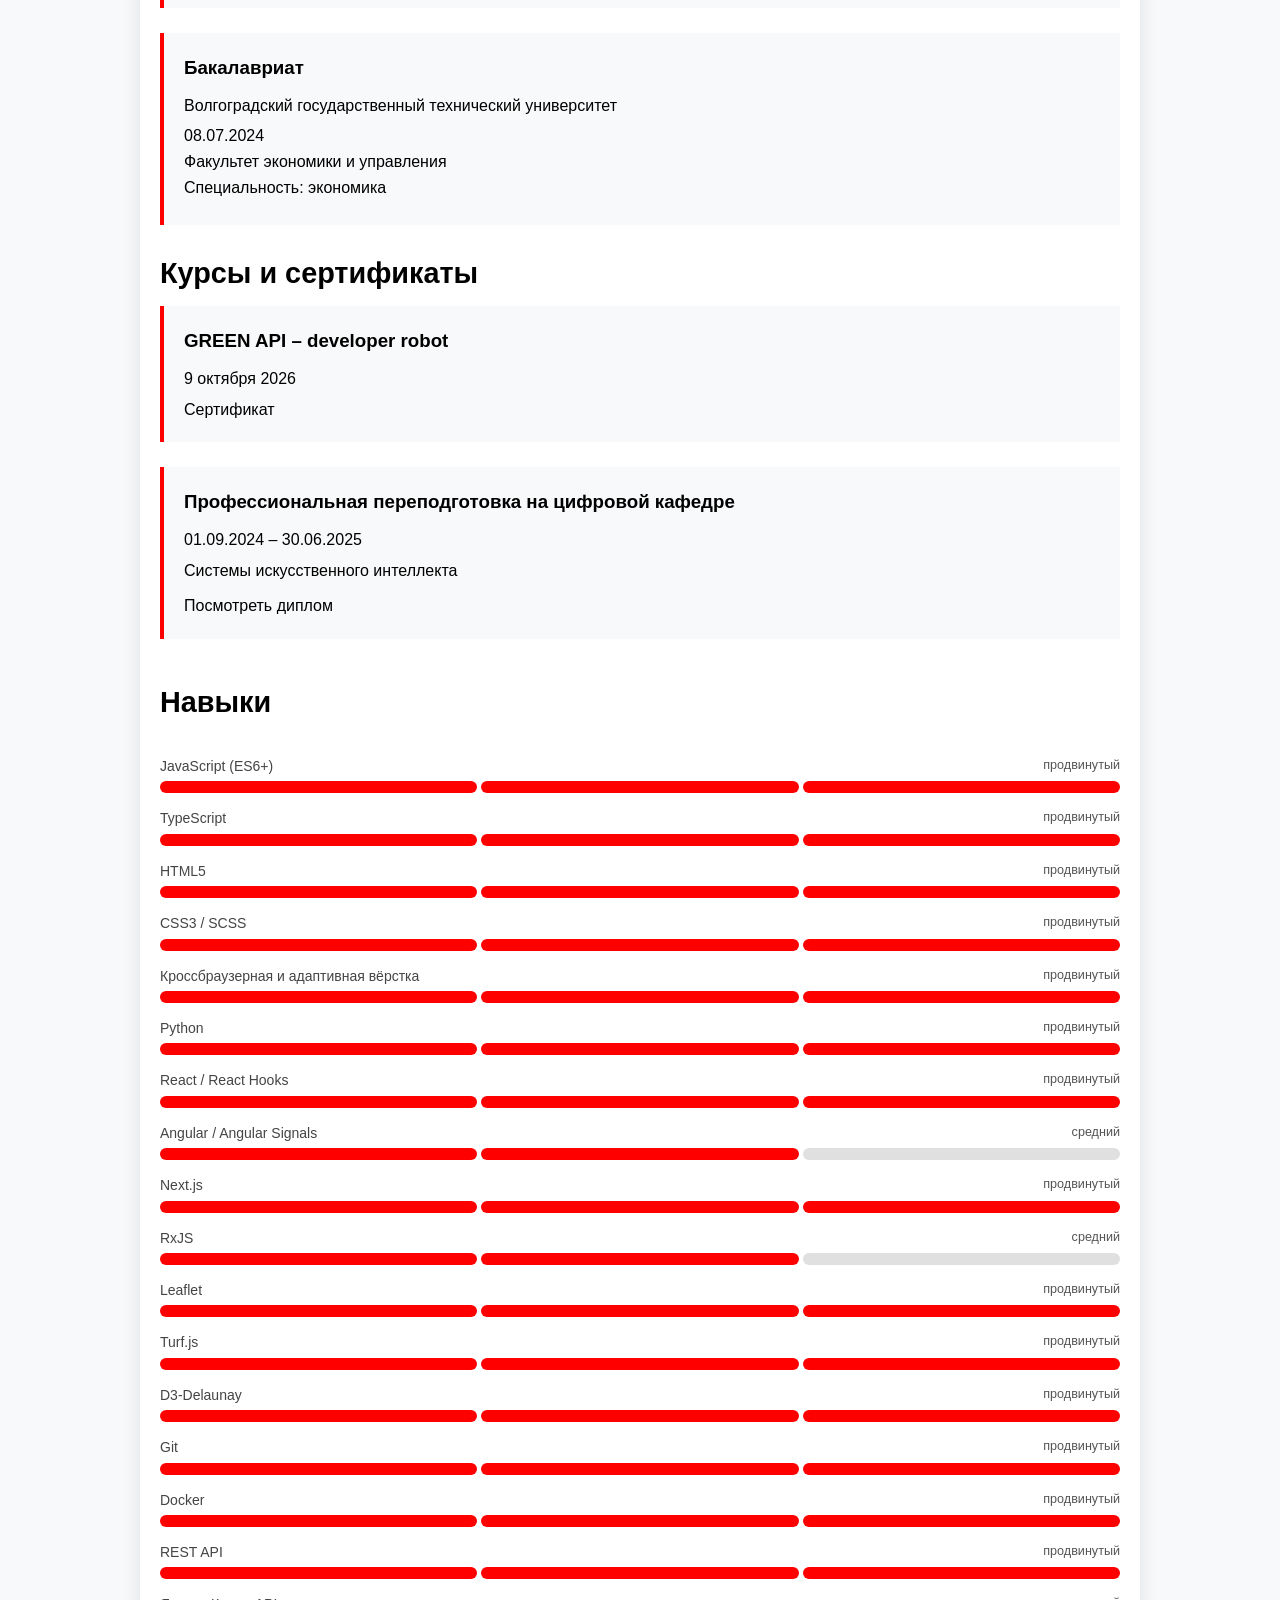
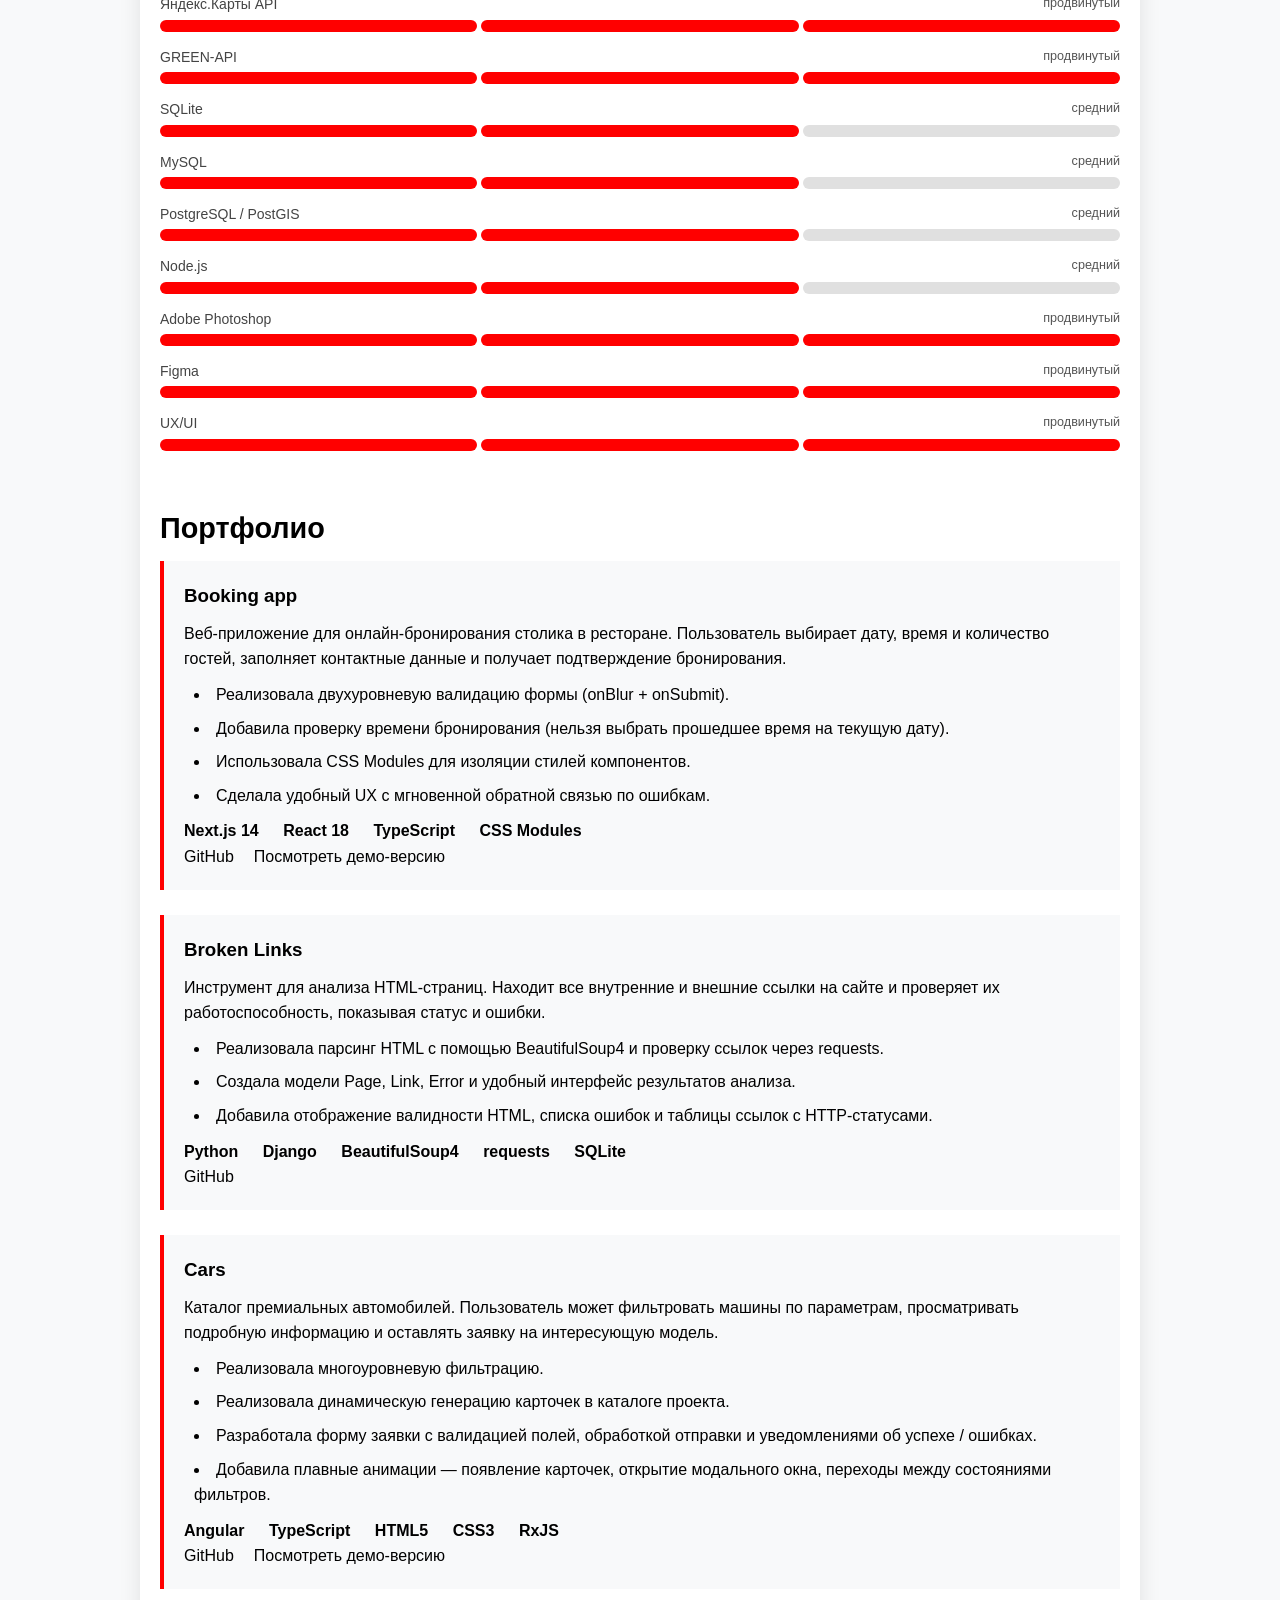
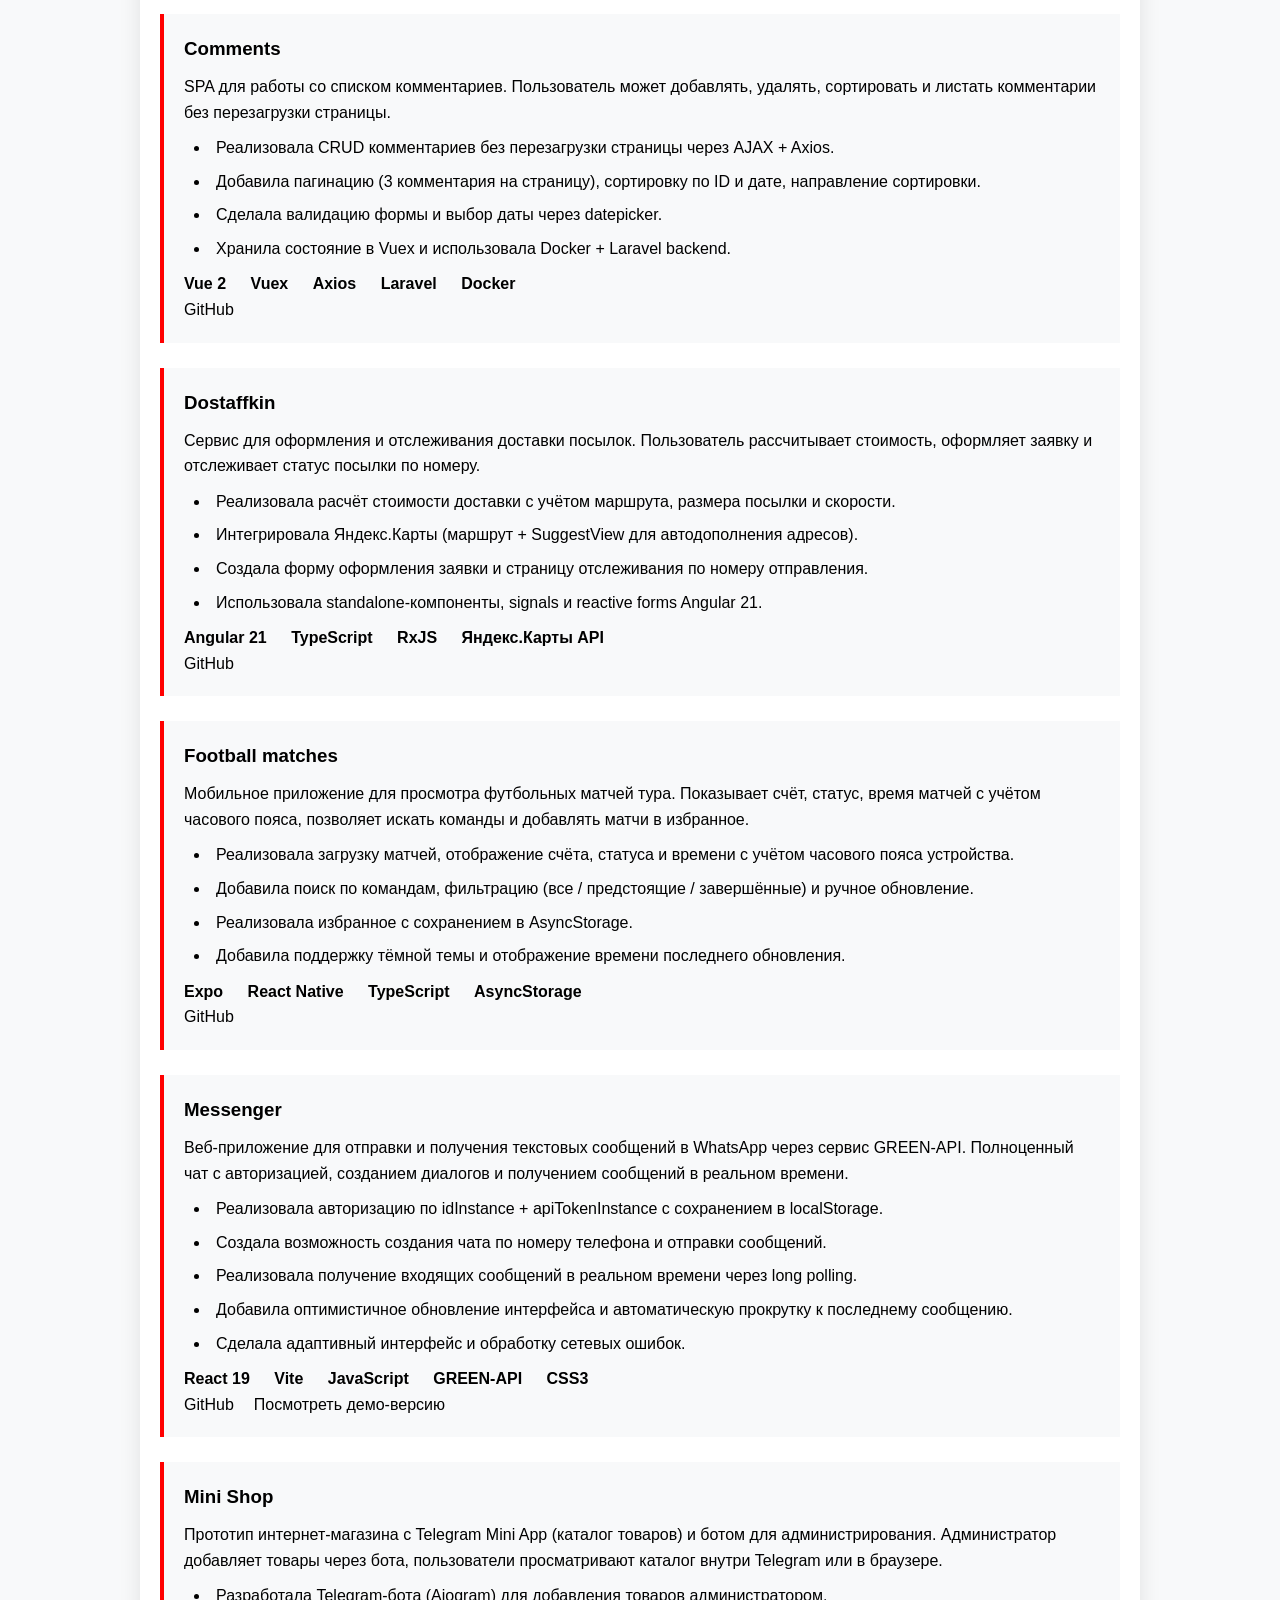
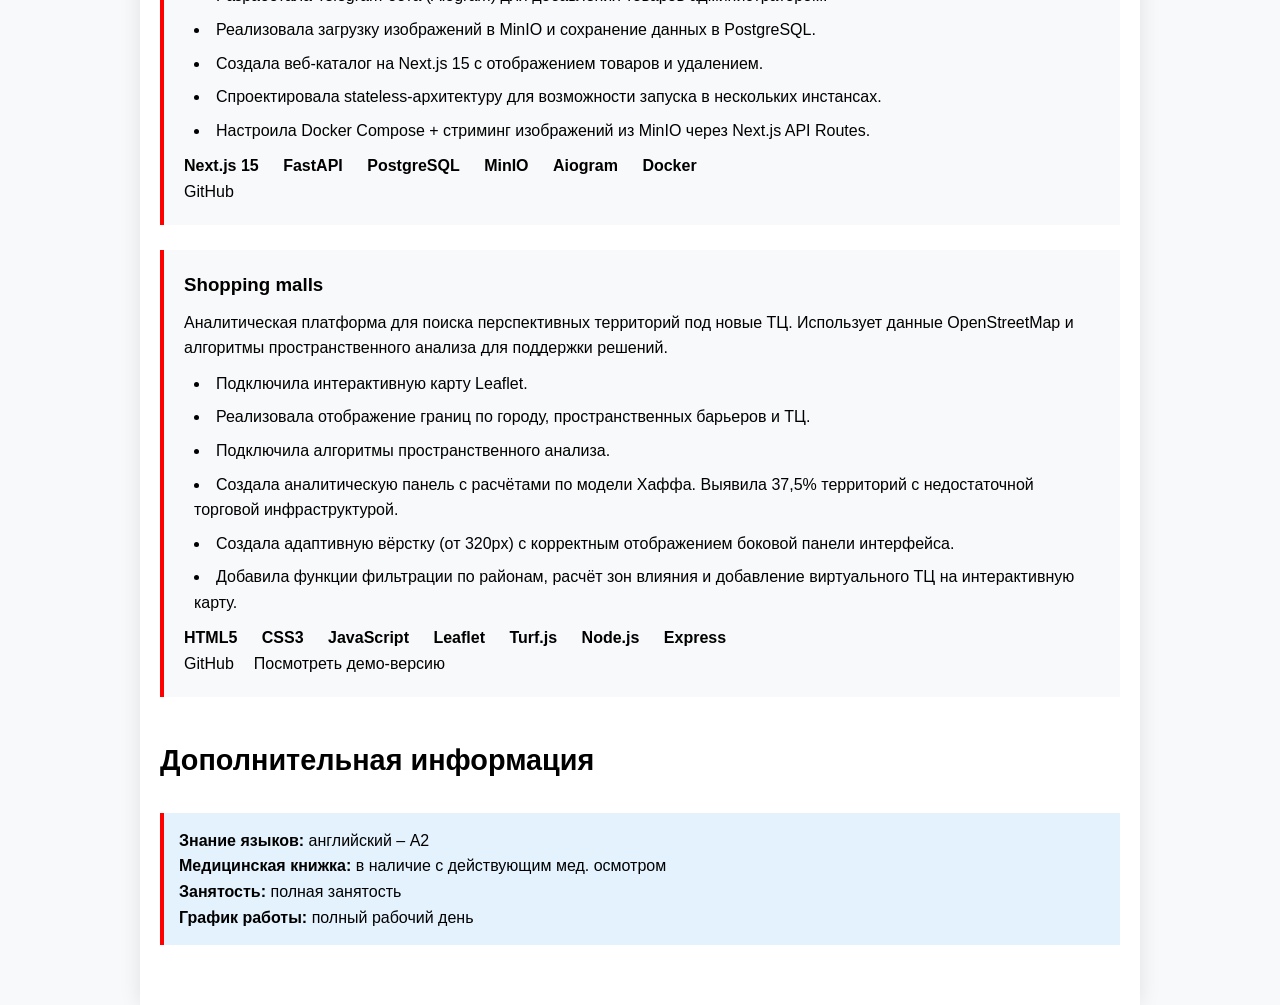
==== commit b3834220: "Update index.html" ====
--- a/index.html
+++ b/index.html
@@ -230,7 +230,7 @@
             <div class="skill-bar">
               <div class="skill-bar-label">
                 <span>Python</span>
-                <span class="skill-level">средний</span>
+                <span class="skill-level">продвинутый</span>
               </div>
               <div class="skill-bar-track">
                 <div class="skill-segment active"></div>
@@ -242,7 +242,7 @@
             <div class="skill-bar">
               <div class="skill-bar-label">
                 <span>React / React Hooks</span>
-                <span class="skill-level">средний</span>
+                <span class="skill-level">продвинутый</span>
               </div>
               <div class="skill-bar-track">
                 <div class="skill-segment active"></div>
@@ -266,7 +266,7 @@
             <div class="skill-bar">
               <div class="skill-bar-label">
                 <span>Next.js</span>
-                <span class="skill-level">средний</span>
+                <span class="skill-level">продвинутый</span>
               </div>
               <div class="skill-bar-track">
                 <div class="skill-segment active"></div>
@@ -290,7 +290,7 @@
             <div class="skill-bar">
               <div class="skill-bar-label">
                 <span>Leaflet</span>
-                <span class="skill-level">средний</span>
+                <span class="skill-level">продвинутый</span>
               </div>
               <div class="skill-bar-track">
                 <div class="skill-segment active"></div>
@@ -302,7 +302,7 @@
             <div class="skill-bar">
               <div class="skill-bar-label">
                 <span>Turf.js</span>
-                <span class="skill-level">средний</span>
+                <span class="skill-level">продвинутый</span>
               </div>
               <div class="skill-bar-track">
                 <div class="skill-segment active"></div>
@@ -314,7 +314,7 @@
             <div class="skill-bar">
               <div class="skill-bar-label">
                 <span>D3-Delaunay</span>
-                <span class="skill-level">средний</span>
+                <span class="skill-level">продвинутый</span>
               </div>
               <div class="skill-bar-track">
                 <div class="skill-segment active"></div>
@@ -338,7 +338,7 @@
             <div class="skill-bar">
               <div class="skill-bar-label">
                 <span>Docker</span>
-                <span class="skill-level">средний</span>
+                <span class="skill-level">продвинутый</span>
               </div>
               <div class="skill-bar-track">
                 <div class="skill-segment active"></div>
@@ -350,7 +350,7 @@
             <div class="skill-bar">
               <div class="skill-bar-label">
                 <span>REST API</span>
-                <span class="skill-level">средний</span>
+                <span class="skill-level">продвинутый</span>
               </div>
               <div class="skill-bar-track">
                 <div class="skill-segment active"></div>
@@ -362,7 +362,7 @@
             <div class="skill-bar">
               <div class="skill-bar-label">
                 <span>Яндекс.Карты API</span>
-                <span class="skill-level">средний</span>
+                <span class="skill-level">продвинутый</span>
               </div>
               <div class="skill-bar-track">
                 <div class="skill-segment active"></div>
@@ -374,7 +374,7 @@
             <div class="skill-bar">
               <div class="skill-bar-label">
                 <span>GREEN-API</span>
-                <span class="skill-level">средний</span>
+                <span class="skill-level">продвинутый</span>
               </div>
               <div class="skill-bar-track">
                 <div class="skill-segment active"></div>
@@ -779,4 +779,4 @@
       <script src="script/period.js"></script>
 </body>
 
-</html>+</html>
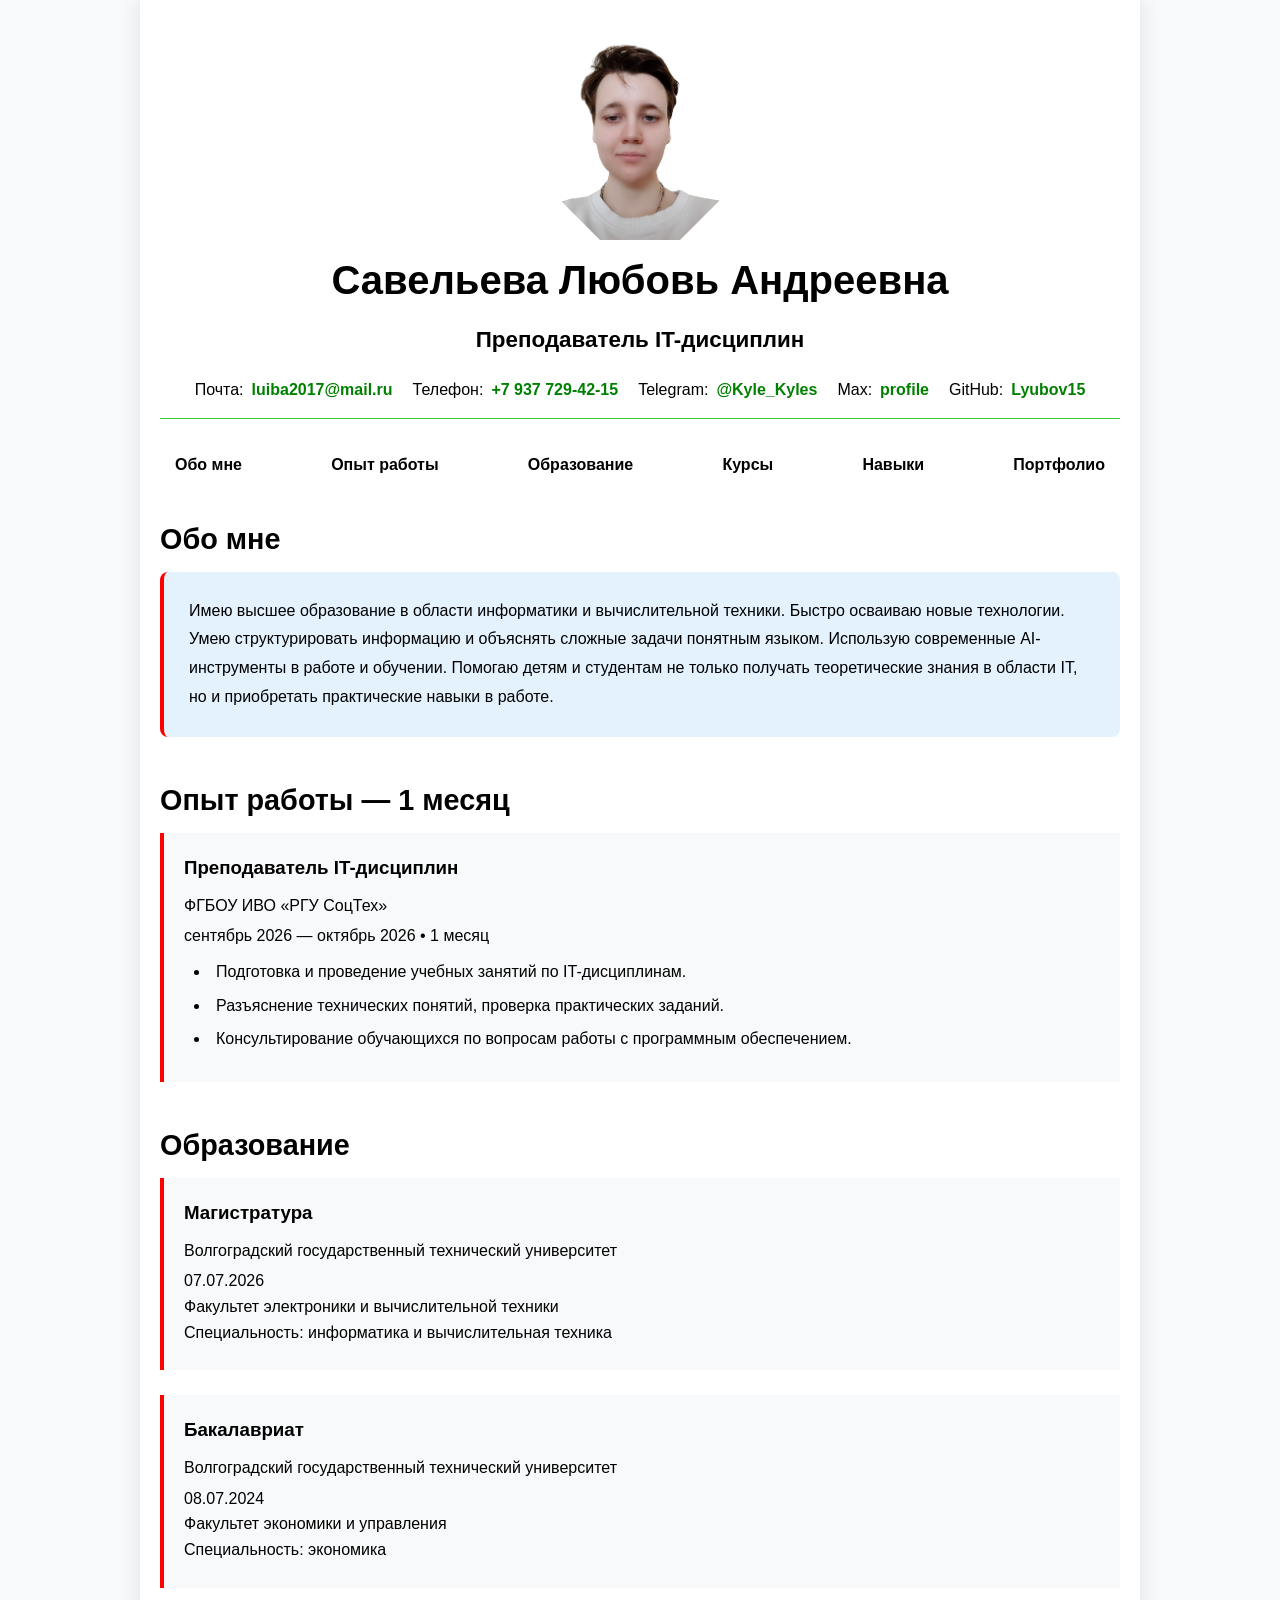
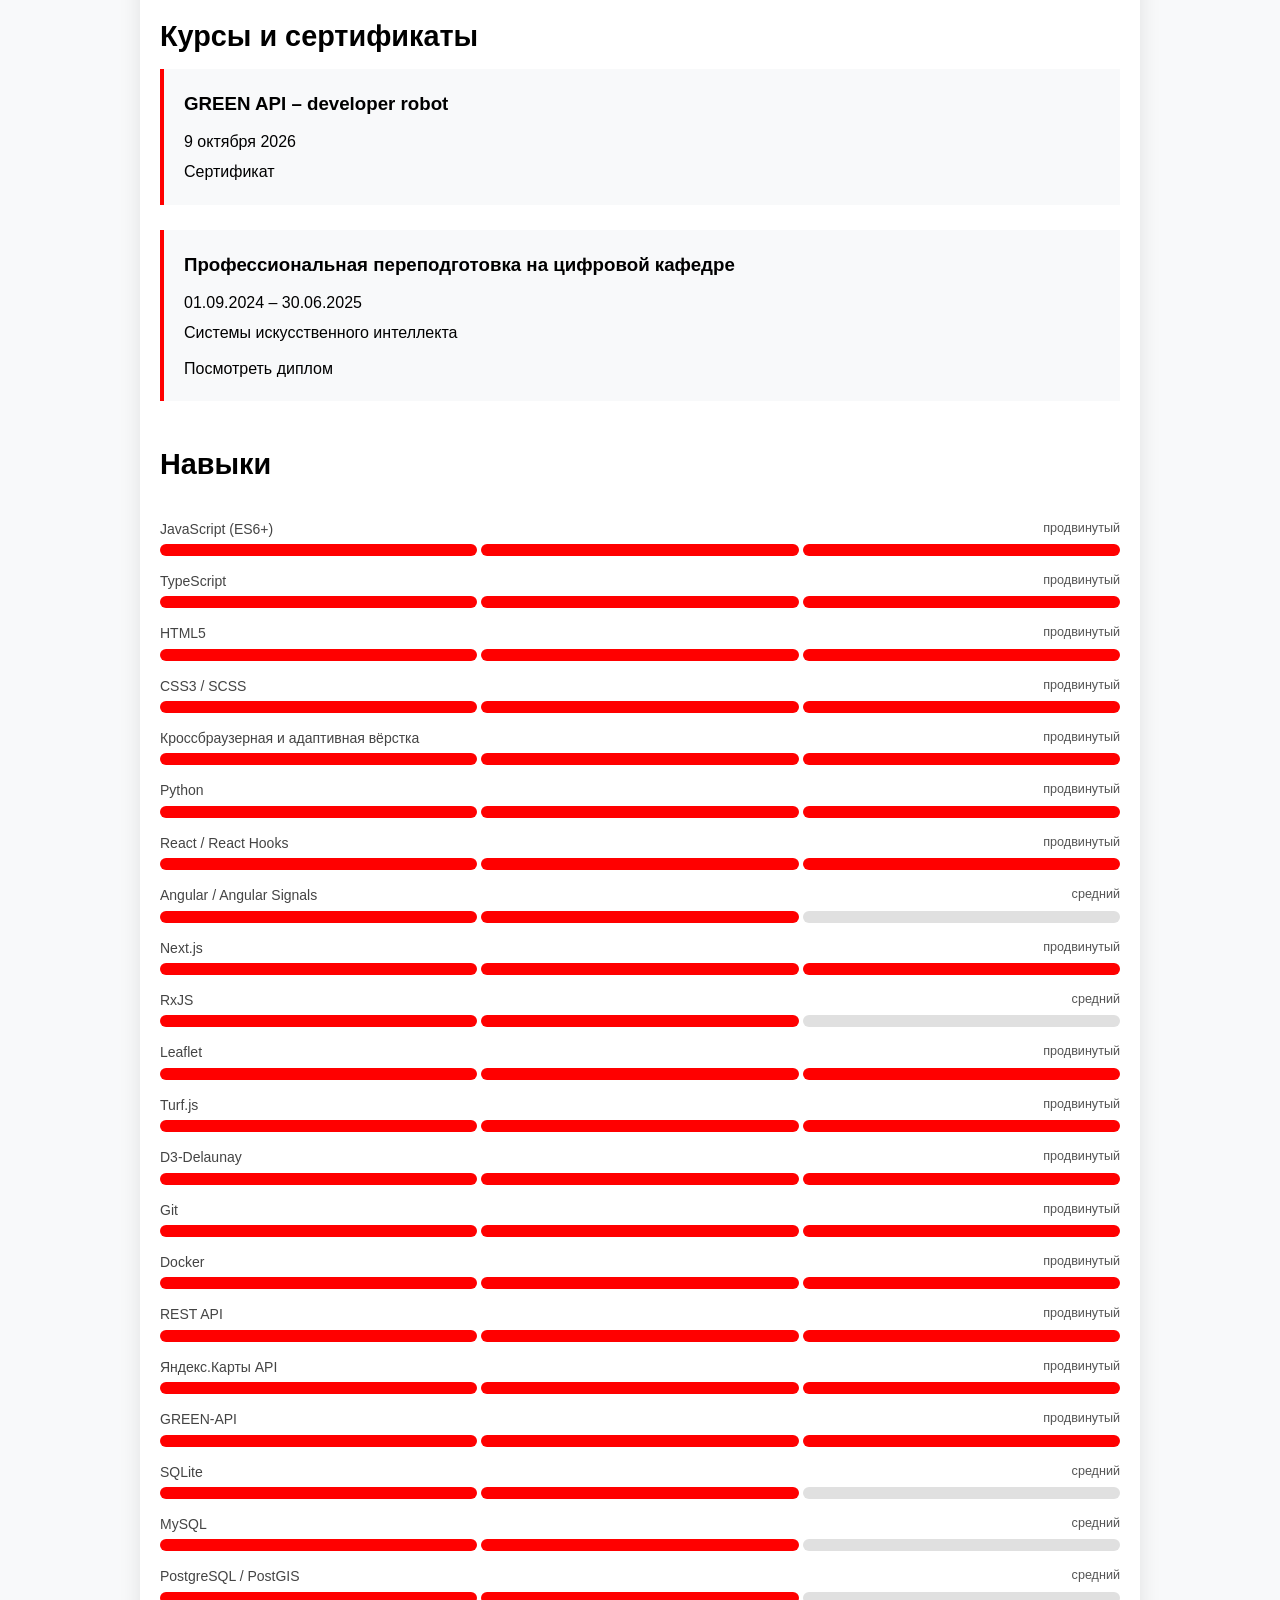
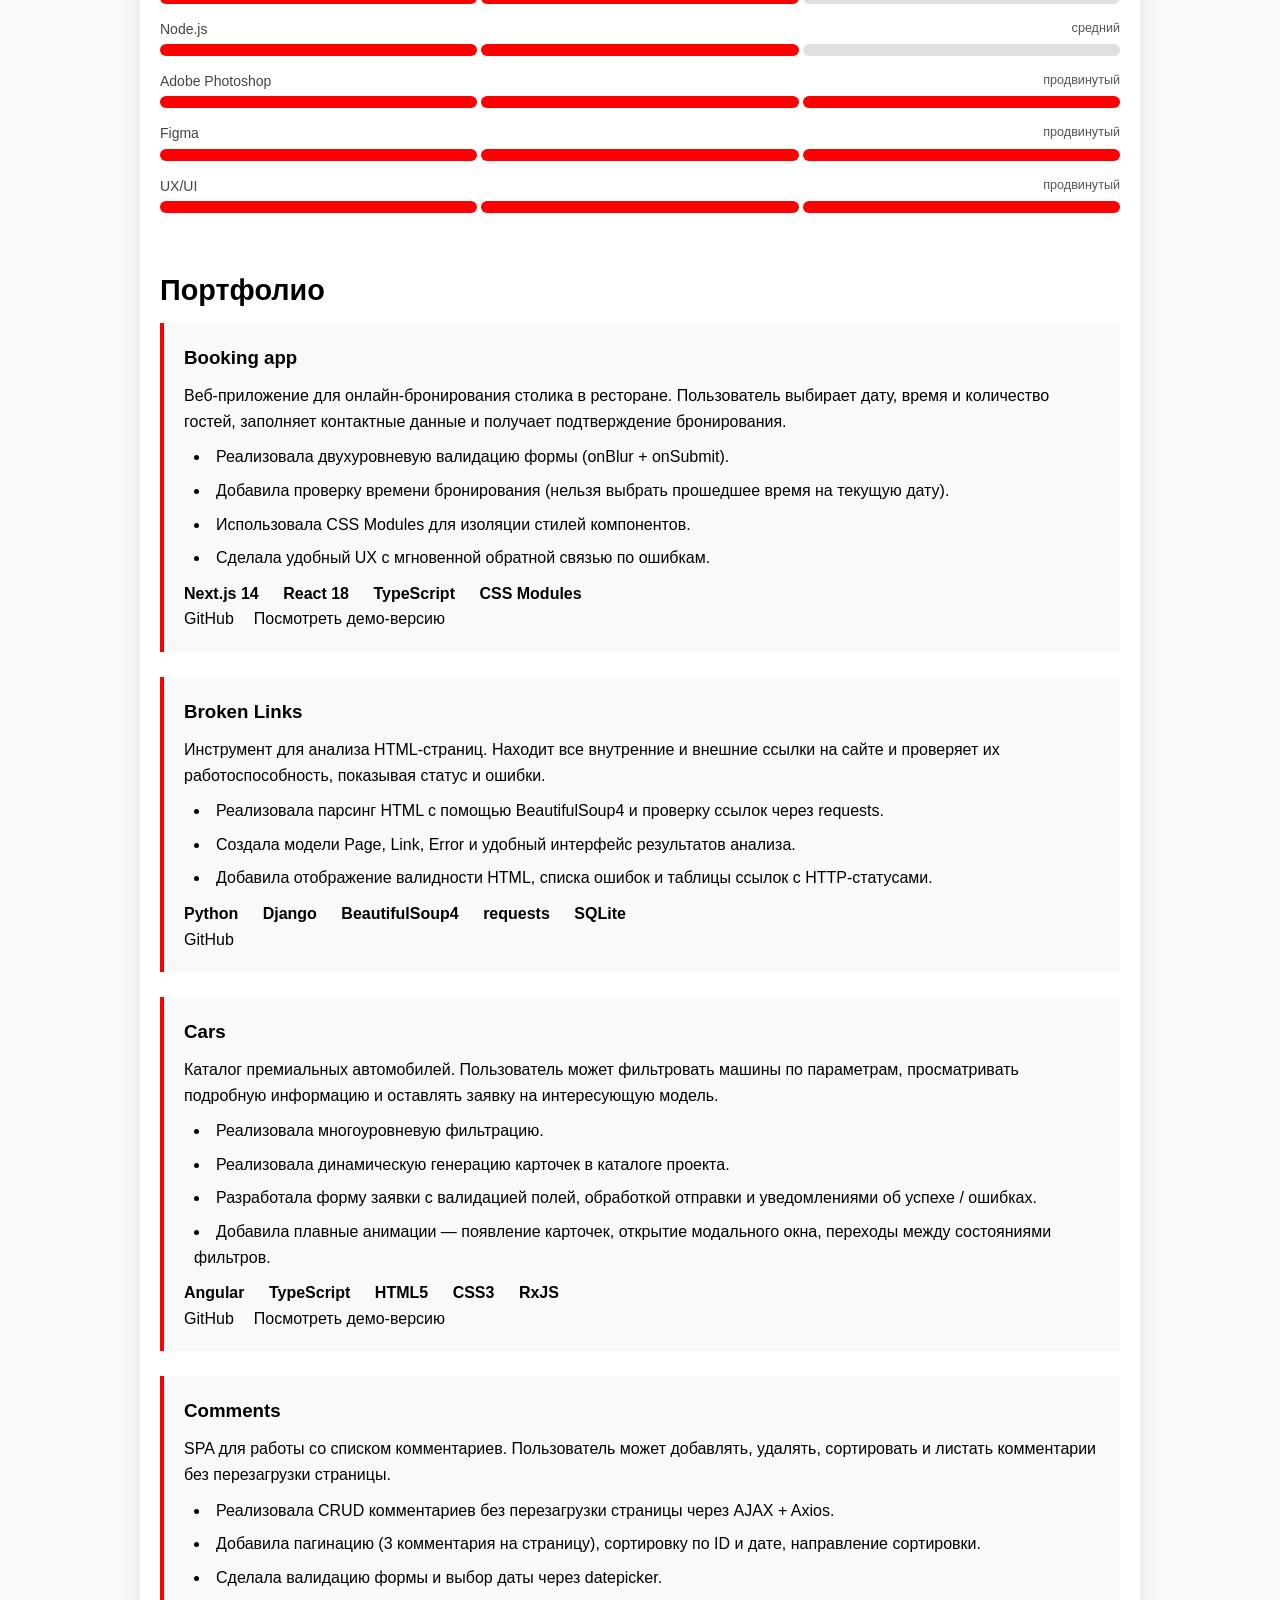
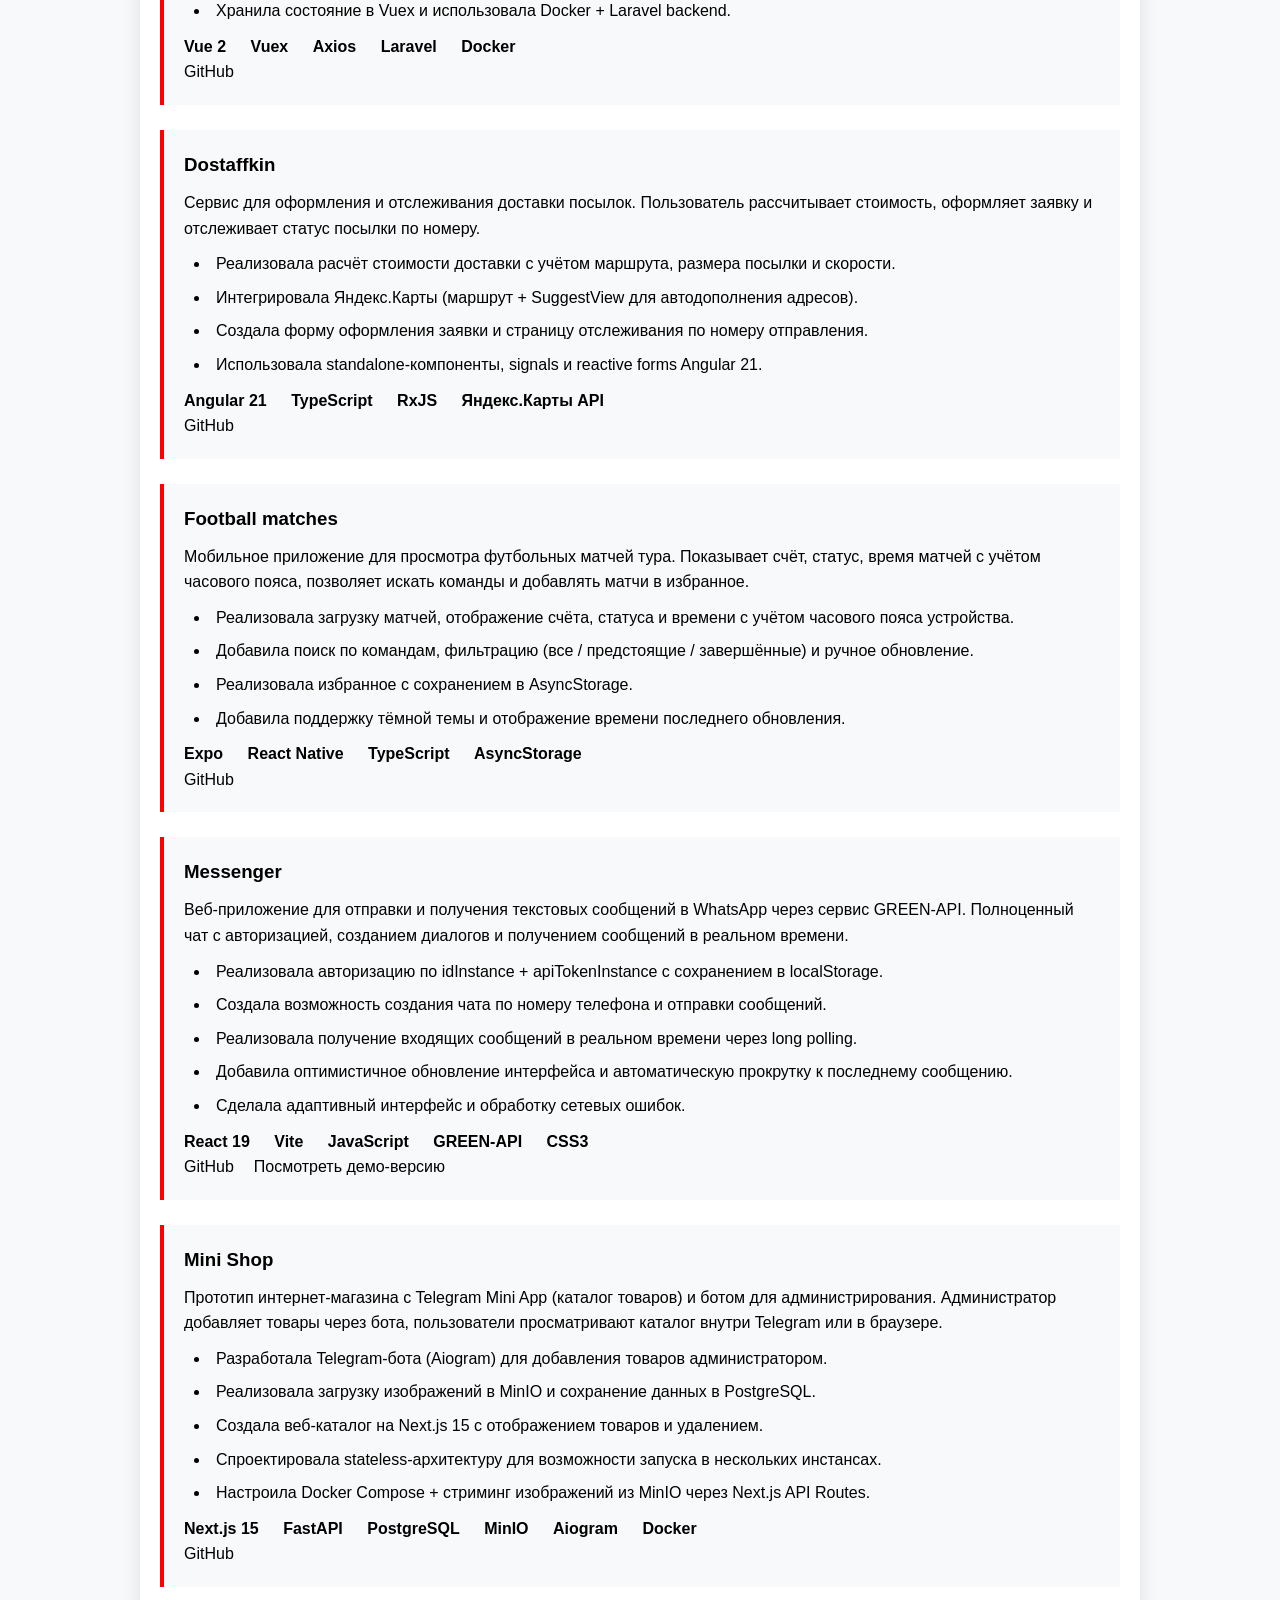
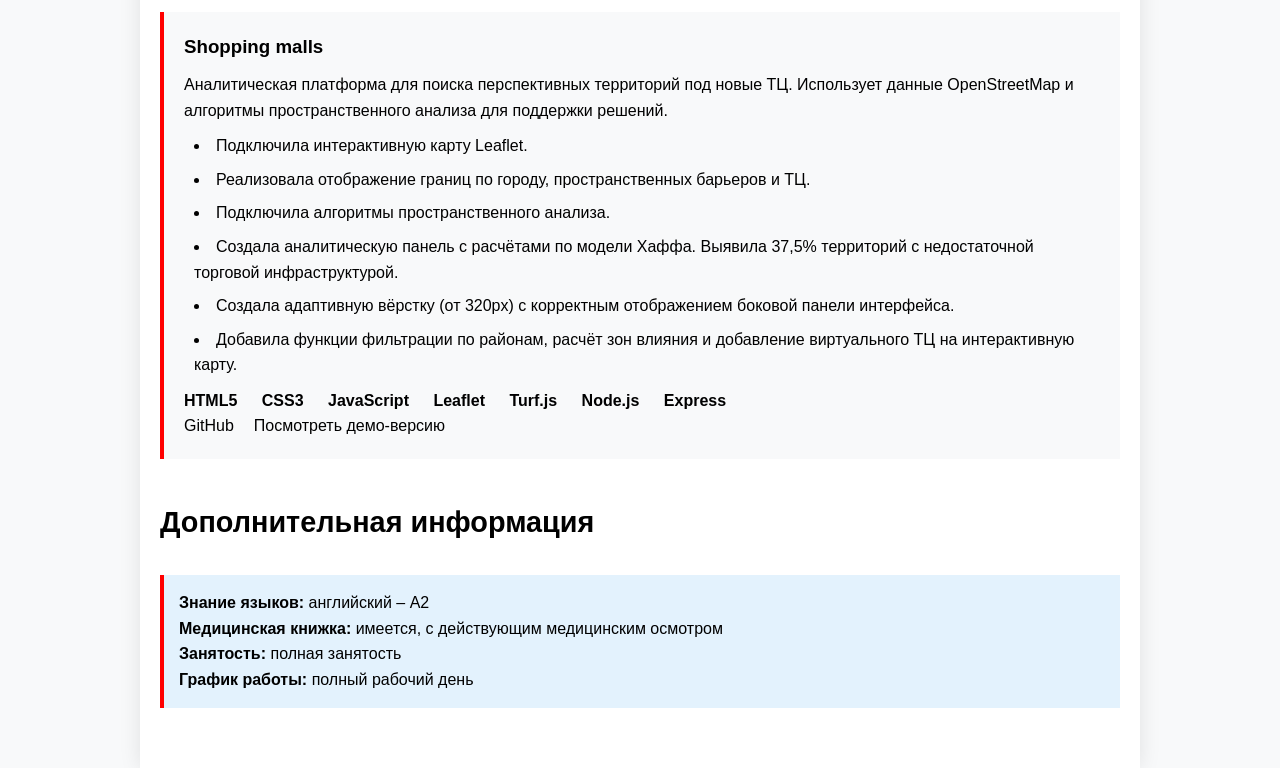
==== commit d9c139d8: "Update index.html" ====
--- a/index.html
+++ b/index.html
@@ -64,28 +64,7 @@
       <h2>Обо мне</h2>
       <div class="about-me">
         <p>
-          Моя цель - помогать студентам осваивать сложные дисциплины через понятные объяснения и
-          практические примеры.
-        </p>
-        <p>
-          Имею экономическое образование, что позволяет анализировать данные и объяснять взаимосвязь между
-          информационными технологиями и бизнес-процессами. Обладаю навыками работы с финансовой документацией,
-          CRM-системой и Microsoft Office.
-        </p>
-        <p>
-          В магистратуре получила образование "информатика и вычислительная техника". Владею It-инструментами, которые
-          позволяют мне помогать студентам в выполнении технических заданий.
-        </p>
-        <p>
-          Более 2 лет опыта в клиентской сфере научили меня:
-        </p>
-        <ul>
-          <li>объяснять сложные задачи простым языком;</li>
-          <li>адаптировать материал под уровень подготовки обучающихся;</li>
-          <li>терпеливо работать с вопросами и находить разные подходы к обучению.</li>
-        </ul>
-        <p>
-          Готова применять полученные знания и навыки в образовательной деятельности.
+          Имею высшее образование в области информатики и вычислительной техники. Быстро осваиваю новые технологии. Умею структурировать информацию и объяснять сложные задачи понятным языком. Использую современные AI-инструменты в работе и обучении. Помогаю детям и студентам не только получать теоретические знания в области IT, но и приобретать практические навыки в работе.
         </p>
       </div>
     </section>
@@ -769,7 +748,7 @@
         <h2>Дополнительная информация</h2>
         <div class="personal-info">
           <p><strong>Знание языков:</strong> английский – А2</p>
-          <p><strong>Медицинская книжка:</strong> в наличие с действующим мед. осмотром</p>
+          <p><strong>Медицинская книжка:</strong> имеется, с действующим медицинским осмотром</p>
           <p><strong>Занятость:</strong> полная занятость</p>
           <p><strong>График работы:</strong> полный рабочий день</p>
         </div>
